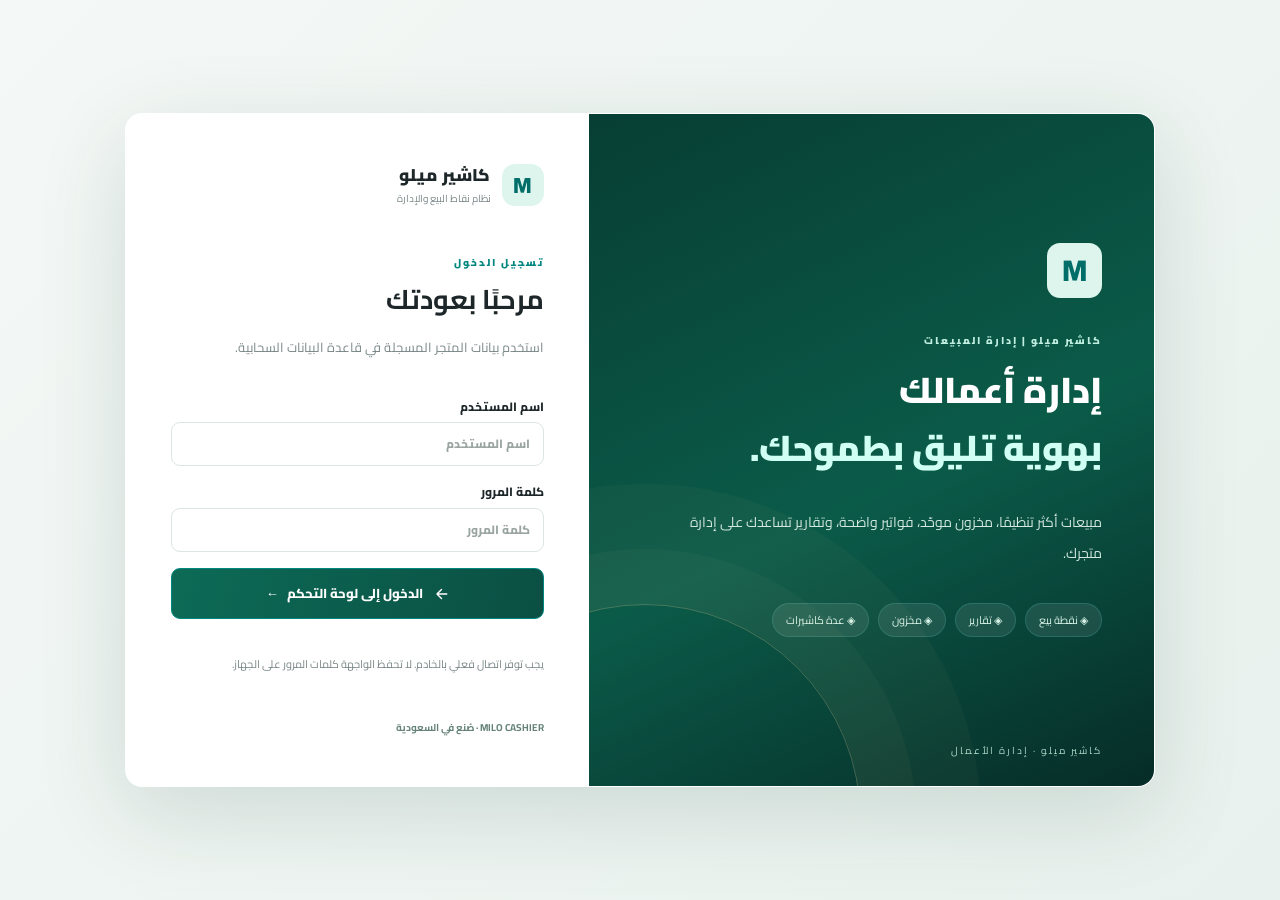
==== customers.html @ 9346929e "Add files via upload" ====
<!doctype html>
<html lang="ar" dir="rtl">
<head>
  <meta charset="utf-8">
  <meta name="viewport" content="width=device-width,initial-scale=1,maximum-scale=1,user-scalable=no,viewport-fit=cover">
  <meta name="theme-color" content="#00867f">
  <meta name="description" content="كاشير ميلو — منصة إدارة المبيعات والمخزون والفواتير باللغة العربية">
  <title>كاشير ميلو | العملاء</title>
  <link rel="preconnect" href="https://fonts.googleapis.com">
  <link rel="preconnect" href="https://fonts.gstatic.com" crossorigin>
  <link href="https://fonts.googleapis.com/css2?family=Cairo:wght@400;500;600;700;800;900&display=swap" rel="stylesheet">
  <link rel="manifest" href="manifest.webmanifest">
  <link rel="icon" href="icons/icon-192.png">
  <link rel="apple-touch-icon" href="icons/icon-192.png">
  <link rel="stylesheet" href="style.css">
  <script defer src="startup.js"></script>
  <script defer src="icons.js"></script>
  <script defer src="offline-sync.js"></script>
  <script defer src="milo-bridge.js?v=363"></script>
  <script defer src="app.js"></script>
  <script defer src="pwa.js"></script>
  <script defer src="direct-print.js?v=360"></script>
</head>
<body data-initial-page="customers">
<!-- Startup overlay: shown only during actual authentication and data loading. -->
<section id="miloLoginLoading" class="milo-login-loading hidden" aria-live="polite" aria-busy="true" aria-labelledby="miloLoadingTitle" role="status" dir="rtl">
  <div class="milo-loading-card">
    <div class="milo-loading-mark" aria-hidden="true"><span>M</span><i></i></div>
    <div class="milo-loading-kicker">MILO CASHIER</div>
    <h2 id="miloLoadingTitle">مرحبًا بك في ميلو</h2>
    <p id="miloLoadingStatus">جارٍ التحقق من بيانات الدخول...</p>
    <div class="milo-loading-progress" aria-hidden="true"><span></span></div>
    <div class="milo-loading-foot"><span class="milo-loading-dot"></span> تهيئة بيئة العمل بشكل آمن</div>
  </div>
  <div class="milo-loading-copyright">نظام MILO CASHIER · صناعة سعودية</div>
</section>
<section id="loginScreen" class="login-screen">
  <div class="login-layout">
    <div class="login-hero">
      <div class="brand-emblem large">M</div>
      <p class="eyebrow light-text">كاشير ميلو | إدارة المبيعات</p>
      <h1>إدارة أعمالك<br><span>بهوية تليق بطموحك.</span></h1>
      <p>مبيعات أكثر تنظيمًا، مخزون موحّد، فواتير واضحة، وتقارير تساعدك على إدارة متجرك.</p>
      <div class="hero-chips"><span>◈ نقطة بيع</span><span>◈ تقارير</span><span>◈ مخزون</span><span>◈ عدة كاشيرات</span></div>
      <div class="hero-foot">كاشير ميلو · إدارة الأعمال</div>
    </div>
    <div class="login-form-side">
      <div class="brand-inline"><span class="brand-emblem">M</span><div><strong>كاشير ميلو</strong><small>نظام نقاط البيع والإدارة</small></div></div>
      <p class="eyebrow">تسجيل الدخول</p>
      <h2>مرحبًا بعودتك</h2>
      <p class="muted">استخدم بيانات المتجر المسجلة في قاعدة البيانات السحابية.</p>
      <form id="loginForm" autocomplete="on">
        <label>اسم المستخدم<input id="loginUser" name="username" class="input" autocomplete="username" required placeholder="اسم المستخدم"></label>
        <label>كلمة المرور<input id="loginPass" name="password" class="input" type="password" autocomplete="current-password" required placeholder="كلمة المرور"></label>
        <button id="loginBtn" class="btn primary block" type="submit">الدخول إلى لوحة التحكم <span>←</span></button>
      </form>
      <div id="loginError" class="error-text" role="alert"></div>
      <p class="small-note">يجب توفر اتصال فعلي بالخادم. لا تحفظ الواجهة كلمات المرور على الجهاز.</p>
      <div class="login-bottom">MILO CASHIER · صُنع في السعودية</div>
    </div>
  </div>
</section>

<div id="app" class="app hidden">
  <header class="topbar">
    <div class="topbar-row">
      <div class="header-start"><button class="sidebar-toggle" id="sidebarToggle" type="button" aria-label="فتح أو إغلاق القائمة" aria-controls="mainNav" aria-expanded="true" title="فتح أو إغلاق القائمة"><span class="hamburger-icon" aria-hidden="true"><svg viewBox="0 0 24 24" fill="none" stroke="currentColor" stroke-width="2" stroke-linecap="round"><path d="M4 7h16M4 12h16M4 17h16"/></svg></span></button>
      <div class="brand-inline"><span class="brand-emblem">M</span><div><strong>كاشير ميلو</strong><small id="storeTitle">نظام نقاط البيع</small></div></div></div>
      <div class="header-tools"><button type="button" id="syncQueueButton" class="sync-queue-pill" data-action="view-sync-queue" title="مزامنة الفواتير المعلقة" aria-live="polite">بانتظار المزامنة: <b id="syncQueueCount">0</b></button><span class="connection" id="connection" aria-live="polite"><i></i> التحقق من الاتصال</span><button class="btn outline tiny" id="installAppButton" type="button" hidden>تثبيت التطبيق</button><div class="account-menu" id="accountMenu"><button type="button" class="account-trigger" id="accountTrigger" aria-haspopup="true" aria-expanded="false" aria-controls="accountDropdown"><span class="account-circle" aria-hidden="true"><svg viewBox="0 0 24 24" fill="none" stroke="currentColor" stroke-width="1.9" stroke-linecap="round"><circle cx="12" cy="8" r="4"/><path d="M4 21v-2a8 8 0 0 1 16 0v2"/></svg></span><span class="account-label"><strong id="userName">حساب المتجر</strong><small>الحساب والخيارات</small></span><span class="account-chevron" aria-hidden="true">⌄</span></button><div class="account-dropdown" id="accountDropdown" hidden><div class="account-dropdown-head"><b id="accountMenuOwner">حساب المتجر</b><small id="accountMenuStore">إدارة الحساب</small></div><button type="button" data-action="go-account">حسابي والاشتراك</button><button type="button" class="account-logout" data-action="logout">تسجيل الخروج</button></div></div></div>
    </div>
  </header>
  <div class="sidebar-scrim" id="sidebarScrim" hidden></div>
  <aside class="pos-sidebar" id="sidebar" aria-label="القائمة الجانبية">
    <div class="side-brand"><div class="side-brand-symbol">M</div><div class="sidebar-label"><b>كاشير ميلو</b><small>لوحة إدارة الأعمال</small></div></div>
    <div class="sidebar-scroll"><nav id="mainNav" class="side-menu" aria-label="القائمة الرئيسية"></nav></div>
    <div class="side-footer"><span class="side-footer-dot"></span><div class="sidebar-label"><b>نظام نقاط البيع</b><small>إدارة ومزامنة مركزية</small></div></div>
  </aside>
  <main class="workspace">
    <div class="page-header"><div><p class="eyebrow" id="pageEyebrow">كاشير ميلو</p><h1 id="pageTitle">نقطة البيع</h1><p class="muted" id="pageSub">نظام متكامل لإدارة عمليات المتجر.</p></div><div class="header-actions" id="headerActions"></div></div>
    <div id="content" class="page-content"></div>
  </main>
  <footer class="main-footer"><span>© كاشير ميلو — إدارة المتاجر باحترافية</span><span id="footerText">اتصال مركزي إلزامي لحفظ المبيعات · تطبيق قابل للتثبيت</span></footer>
</div>

<div class="backdrop hidden" id="modal" role="dialog" aria-modal="true" aria-labelledby="modalTitle">
  <div class="modal-panel"><div class="modal-head"><div><small>كاشير ميلو</small><h2 id="modalTitle"></h2></div><button class="icon-button" type="button" data-action="close-modal" aria-label="إغلاق"><svg viewBox="0 0 24 24" fill="none" stroke="currentColor" stroke-width="2" stroke-linecap="round"><path d="M18 6 6 18M6 6l12 12"/></svg></button></div><div id="modalContent" class="modal-content"></div><div id="modalActions" class="modal-actions"></div></div>
</div>
<div class="toast hidden" id="toast" role="status" aria-live="polite"></div>
<div id="receipt" class="print-receipt" aria-hidden="true"></div>
<section id="accountBlockedScreen" class="account-blocked-screen hidden" role="alertdialog" aria-modal="true" aria-labelledby="accountBlockedTitle" dir="rtl">
  <div class="account-blocked-card"><div class="account-blocked-mark" aria-hidden="true">!</div>
    <p class="account-blocked-brand">MILO CASHIER</p>
    <h1 id="accountBlockedTitle">تم إيقاف الحساب</h1>
    <p id="accountBlockedReason">تم إغلاق الحساب أو إيقاف اشتراك المتجر. يرجى التواصل مع إدارة النظام.</p>
    <p class="account-blocked-hint">تم إيقاف استخدام الكاشير على هذا الجهاز. لم تُحذف البيانات المحلية.</p>
    <button type="button" class="btn primary" onclick="location.reload()">إعادة التحقق</button>
  </div>
</section>
</body>
</html>
---- style.css ----
:root{--navy:#102a31;--navy-2:#163b42;--navy-3:#1b4b52;--emerald:#116953;--emerald-2:#0d5442;--mint:#dff1e8;--pistachio:#edf7f1;--sky:#ecf5f9;--paper:#f4f7f6;--card:#fffdfa;--line:#dde8e3;--ink:#182d31;--muted:#718582;--warning:#fff4df;--danger:#b94043;--shadow:0 18px 48px rgba(16,45,47,.08);--radius:18px;--radius-sm:12px}
*{box-sizing:border-box}html{scroll-behavior:smooth}body{margin:0;background:linear-gradient(180deg,#fbfcfc 0%,#f2f6f4 100%);color:var(--ink);font-family:Cairo,Tahoma,Arial,sans-serif;font-size:13px;line-height:1.65}button,input,textarea,select{font:inherit}button{cursor:pointer}button:disabled{opacity:.56;cursor:not-allowed}a{color:var(--emerald)}img{display:block;max-width:100%}.hidden{display:none!important}.muted{color:var(--muted)}.eyebrow{font-size:10px;letter-spacing:2px;font-weight:900;color:var(--emerald);margin:0 0 5px}.light-text{color:#c0eee1}.small-note{font-size:11px;color:var(--muted);line-height:1.95}

/* login */
.login-screen{min-height:100dvh;display:grid;place-items:center;padding:25px;background:radial-gradient(circle at 10% 10%,#d9eae4,transparent 35%),linear-gradient(125deg,#eef4f1,#f9fbfa)}.login-layout{width:min(1030px,100%);min-height:630px;background:white;display:grid;grid-template-columns:1.1fr .9fr;overflow:hidden;border-radius:28px;box-shadow:0 35px 100px rgba(14,48,41,.17);border:1px solid #d9e6df}.login-hero{color:white;background:linear-gradient(138deg,var(--navy) 0%,var(--navy-2) 58%,var(--emerald) 100%);padding:64px 52px;position:relative;display:flex;flex-direction:column;justify-content:center;overflow:hidden}.login-hero:after{content:'';position:absolute;left:-110px;bottom:-155px;width:400px;height:400px;border:1px solid #9de0c333;border-radius:50%;box-shadow:0 0 0 60px #9de0c30b,0 0 0 125px #9de0c309;pointer-events:none}.login-hero h1{font-size:36px;line-height:1.6;margin:8px 0 16px;font-weight:900}.login-hero h1 span{color:#b6ebcf}.login-hero>p:not(.eyebrow){color:#d1e8df;font-size:14px;line-height:2.2;max-width:430px}.hero-chips{display:flex;gap:9px;flex-wrap:wrap;margin:20px 0}.hero-chips span{padding:7px 13px;background:#e4f8ef16;border:1px solid #b5e6d737;border-radius:30px;color:#d8f4e8;font-size:11px}.hero-foot{position:absolute;bottom:27px;color:#aed7ca;font-size:10px;letter-spacing:2px;direction:ltr}.login-form-side{padding:50px 45px;display:flex;flex-direction:column;justify-content:center}.brand-inline{display:flex;align-items:center;gap:11px}.brand-inline>div{display:flex;flex-direction:column;line-height:1.3}.brand-inline strong{font-weight:900;font-size:17px;letter-spacing:.2px}.brand-inline small{font-size:10px;color:var(--muted);margin-top:6px}.brand-emblem{display:grid;place-items:center;width:42px;height:42px;border-radius:13px;background:linear-gradient(145deg,#d1efe1,#95c9b5);color:#144b42;font-size:22px;font-weight:900;box-shadow:0 5px 18px #153f2e1e}.brand-emblem.large{width:55px;height:55px;font-size:30px;margin-bottom:35px;color:#d5f4e6;background:#d5f4e628;border:1px solid #d5f4e655}.login-form-side>.eyebrow{margin-top:49px}.login-form-side h2{font-size:27px;line-height:1.4;margin:5px 0}.login-form-side form{display:grid;gap:16px;margin:25px 0 6px}.login-form-side form label,.form label{display:flex;flex-direction:column;gap:6px;font-size:12px;font-weight:800}.login-bottom{margin-top:33px;font-size:10px;color:#9caeaa}.error-text{font-size:12px;color:var(--danger);min-height:18px}
.input,textarea,select{width:100%;padding:11px 13px;background:white;border:1px solid #d6e3dc;border-radius:12px;color:var(--ink);outline:0;min-height:44px}textarea{resize:vertical;min-height:85px}.input:focus,textarea:focus,select:focus{border-color:#65aa93;box-shadow:0 0 0 3px #11695316}.input::placeholder{color:#a0ada8}
.btn{border:1px solid transparent;border-radius:12px;padding:10px 16px;font-weight:900;white-space:nowrap;display:inline-flex;align-items:center;justify-content:center;gap:8px;transition:.16s;color:inherit;background:#eff4f1}.btn:hover:not(:disabled){transform:translateY(-1px);filter:brightness(.985)}.btn.primary{background:linear-gradient(110deg,var(--emerald-2),#1a8269);color:white;box-shadow:0 8px 18px #0c5e4927}.btn.secondary{background:#e4f2ec;color:var(--emerald);border-color:#c9e6d8}.btn.outline{background:white;border-color:#d8e5df;color:var(--ink)}.btn.danger{background:#fff0ee;color:var(--danger);border-color:#f1d8d5}.btn.block{width:100%;min-height:51px}.btn.tiny{padding:6px 11px;font-size:11px}.btn.small{padding:8px 13px;font-size:11px}.icon-button{display:grid;place-items:center;width:37px;height:37px;border:1px solid var(--line);background:white;border-radius:10px;font-size:23px;color:var(--ink)}

/* app shell */
.topbar{position:sticky;top:0;z-index:20;padding:10px 14px 0;background:linear-gradient(180deg,rgba(244,247,246,.96),rgba(244,247,246,.88));backdrop-filter:blur(8px)}.topbar-row{display:flex;justify-content:space-between;align-items:center;gap:15px;padding:14px 18px;border:1px solid #dbe7e2;border-bottom:0;background:linear-gradient(110deg,var(--navy) 0%,var(--navy-2) 66%,var(--navy-3) 100%);box-shadow:0 10px 30px rgba(16,42,49,.12);border-radius:24px 24px 0 0}.topbar .brand-inline strong{color:#fff}.topbar .brand-inline small{color:#cad9d6}.topbar .brand-emblem{background:linear-gradient(145deg,#d9eee8,#9dc6bc);color:#0f3439;box-shadow:0 5px 16px #061d1b36}.header-tools{display:flex;align-items:center;gap:11px;flex-wrap:wrap}.connection{display:inline-flex;gap:8px;align-items:center;background:#e9f5ee;color:#116953;font-size:10px;border-radius:40px;padding:8px 12px;font-weight:900;white-space:nowrap}.connection i{width:7px;height:7px;border-radius:50%;background:#27a66f}.connection.offline{background:#fff2e2;color:#ae6e22}.connection.offline i{background:#e79c43}.user-avatar{border:1px solid #ffffff24;border-radius:40px;background:#ffffff12;padding:8px 12px;color:#eff7f6;font-size:11px;font-weight:900}.topbar .btn.outline{background:#ffffff10;border-color:#ffffff33;color:#fff}.topnav{display:flex;gap:6px;align-items:center;padding:10px 14px 12px;overflow-x:auto;scrollbar-width:thin;background:#fff;border:1px solid #dbe7e2;border-top:0;border-radius:0 0 24px 24px;box-shadow:0 14px 34px rgba(16,42,49,.06);white-space:nowrap}.topnav button{border:1px solid transparent;border-radius:999px;background:transparent;color:#60756f;font-weight:900;font-size:11px;padding:10px 14px;white-space:nowrap}.topnav button:hover{color:var(--emerald);background:#f1f8f4;border-color:#dcebe5}.topnav button.active{color:#fff;border-color:var(--emerald);background:linear-gradient(135deg,var(--emerald-2),var(--emerald));box-shadow:0 8px 18px rgba(17,105,83,.2)}
.workspace{max-width:1720px;margin:auto;min-height:calc(100vh - 206px);padding:22px 14px 36px}.page-header{display:flex;justify-content:space-between;align-items:flex-end;gap:16px;margin:0 0 18px;padding:20px 22px;border:1px solid #dfe9e5;background:linear-gradient(145deg,#fffdfa,#f7fbf9);border-radius:22px;box-shadow:var(--shadow)}.page-header h1{font-size:26px;line-height:1.35;margin:0 0 5px;font-weight:900;color:#113138}.page-header .muted{margin:0;font-size:12px}.header-actions{display:flex;gap:8px;align-items:center;flex-wrap:wrap;justify-content:flex-end}.header-actions .btn{padding-inline:14px;border-radius:999px;box-shadow:0 6px 14px rgba(16,42,49,.04)}.main-footer{display:flex;justify-content:space-between;gap:15px;padding:18px 18px 22px;font-size:10px;color:#859994;border-top:1px solid #e5edeb}

/* generic cards */
.card,.panel{background:var(--card);border:1px solid var(--line);border-radius:var(--radius);box-shadow:var(--shadow);padding:18px}.card h2,.panel h2{margin:0 0 14px;font-size:16px}.panel.soft{background:linear-gradient(140deg,#fafffc,#f2f8f5)}.toolbar{display:flex;gap:9px;align-items:center;flex-wrap:wrap;margin-bottom:15px}.toolbar .input{max-width:280px}.toolbar .right{margin-inline-start:auto}

/* sale screen */
.sale-page{min-height:0}.split{display:grid;grid-template-columns:minmax(0,1fr) 430px;gap:18px;align-items:stretch}.sale-products,.sale-cart{min-width:0;display:flex;flex-direction:column;min-height:0}.sale-products{padding:16px 16px 14px}.sale-cart{padding:16px;gap:12px;position:relative;background:linear-gradient(180deg,#fffdfa,#fbfefd)}.sale-cart:before{content:'';position:absolute;inset:0 auto 0 0;width:4px;background:linear-gradient(180deg,var(--emerald),#9cc7b6);border-radius:18px 0 0 18px}.sale-toolbar{display:flex;align-items:center;gap:10px;flex-wrap:wrap;margin-bottom:13px;padding:12px;border:1px solid #e5eeea;border-radius:15px;background:linear-gradient(135deg,#f8fbfa,#f2f7f5)}.search-area{position:relative;flex:1 1 300px}.search-area .input{padding-right:39px;background:#fff}.search-area:before{content:'⌕';position:absolute;right:13px;top:5px;color:var(--emerald);font-size:26px}.category-strip{display:flex;gap:7px;overflow-x:auto;white-space:nowrap;padding:6px 1px 12px}.chip{background:white;color:#577168;border:1px solid #dbe8e0;border-radius:35px;font-weight:800;padding:8px 13px;white-space:nowrap;font-size:11px}.chip.active{background:var(--emerald);color:white;border-color:var(--emerald);box-shadow:0 6px 14px rgba(17,105,83,.18)}.catalog{display:grid;grid-template-columns:repeat(auto-fill,minmax(160px,1fr));gap:12px;align-content:start;flex:1;min-height:280px;overflow:auto;padding:3px}.catalog-card{border:1px solid #deebe5;background:#fff;border-radius:16px;overflow:hidden;text-align:right;min-height:210px;display:flex;flex-direction:column;transition:.15s;box-shadow:0 6px 16px rgba(16,42,49,.04)}.catalog-card:hover{border-color:#95bfae;box-shadow:0 12px 26px rgba(14,105,81,.12);transform:translateY(-2px)}.catalog-img{height:108px;background:linear-gradient(120deg,#ecf7f1,#eaf4f6);display:flex;align-items:center;justify-content:center;overflow:hidden}.catalog-img img{width:100%;height:100%;object-fit:cover}.catalog-img .placeholder{font-size:38px;color:#7eb3a1}.catalog-card .body{padding:12px;display:flex;flex:1;flex-direction:column;gap:4px}.catalog-card .body b{font-size:12px;line-height:1.55;min-height:40px}.catalog-card .body small{color:#8a9d95;font-size:10px}.catalog-card .amount{display:flex;align-items:flex-end;justify-content:space-between;margin-top:auto;padding-top:9px;color:var(--emerald);font-weight:900;font-size:14px}.catalog-card .amount span{font-size:9px;color:#9baaa4;font-weight:700}.catalog-card:disabled{filter:grayscale(.38);opacity:.8}
.cart-title{display:flex;align-items:center;justify-content:space-between;gap:12px;padding:0 0 6px;margin-bottom:2px}.cart-title h2{margin:0;font-size:18px}.count-pill{border-radius:20px;background:#eef7f1;color:#17634f;font-weight:900;padding:5px 11px;font-size:10px}.cart-lines{flex:1;min-height:280px;overflow:auto;border:1px solid #e9efea;border-radius:14px;background:#fff}.cart-line{display:flex;flex-direction:column;gap:7px;padding:12px 12px;border-bottom:1px solid #eaf0ec}.cart-line:last-child{border:0}.cart-line-header{display:flex;justify-content:space-between;align-items:flex-start;gap:9px}.cart-line-header b{font-size:12px}.cart-line-header strong{color:var(--emerald)}.cart-line small{font-size:10px;color:var(--muted)}.cart-controls{display:flex;align-items:center;justify-content:space-between;gap:8px}.counter{display:inline-flex;align-items:center;border:1px solid #dce9e2;border-radius:10px;overflow:hidden;background:#fff}.counter button{border:0;background:#f6faf7;color:var(--emerald);padding:4px 11px;font-size:15px}.counter strong{padding:0 11px;font-size:11px}.icon-text{border:0;color:#ad514f;background:transparent;font-weight:800;padding:4px;font-size:11px}.total-box{background:linear-gradient(125deg,#f6fbf8,#eef7f3);padding:14px;border-radius:14px;border:1px solid #e1ede7}.total-row{display:flex;align-items:center;justify-content:space-between;margin-bottom:8px;font-size:12px}.total-row:last-child{margin:0}.total-row.grand{border-top:1px solid #d7e9df;margin-top:10px;padding-top:12px;font-weight:900;font-size:20px;color:var(--emerald)}.cart-checkout{display:grid;grid-template-columns:1fr 1fr;gap:8px}.cart-checkout .full{grid-column:1/-1}.empty{text-align:center;color:#899d95;padding:45px 16px}.empty b{display:block;color:#567368;font-size:14px;margin-bottom:5px}

/* rest pages */
.section-tabs{display:flex;gap:7px;margin-bottom:15px}.metrics{display:grid;grid-template-columns:repeat(4,minmax(0,1fr));gap:12px;margin-bottom:16px}.metric{padding:19px;border:1px solid #e2ebe6;background:#fff;border-radius:15px;box-shadow:var(--shadow)}.metric span{display:block;font-size:11px;color:#7e908a}.metric b{display:block;color:var(--emerald);font-size:23px;font-weight:900;margin-top:8px}.data-table{width:100%;border-collapse:collapse;min-width:650px}.data-table th,.data-table td{border-bottom:1px solid #ebf1ed;text-align:right;vertical-align:middle;padding:11px 10px;font-size:11px}.data-table th{color:#61786e;background:#f4faf6;font-weight:900}.data-table tr:hover td{background:#fcfefd}.data-table td .btn{margin:2px}.table-scroll{overflow:auto;border-radius:10px}.cell-image{width:39px;height:39px;object-fit:cover;border-radius:8px;background:#ebf4ef}.tag{display:inline-flex;align-items:center;gap:3px;font-weight:800;padding:4px 9px;border-radius:30px;font-size:10px;background:#e8f6ed;color:#167451}.tag.red{color:#ba4241;background:#fff0f0}.tag.amber{color:#916210;background:#fff4df}.stack{display:grid;gap:15px}.form{display:grid;grid-template-columns:repeat(2,minmax(0,1fr));gap:13px}.form .wide,.wide{grid-column:1/-1}.form input[type=checkbox]{width:auto;margin-left:7px}.form-help{font-size:11px;line-height:1.9;color:#7a9186}.form-section{grid-column:1/-1;border-top:1px solid #e4efe7;padding-top:12px;margin-top:6px}.form-section h3{margin:0 0 7px;font-size:15px}.option-row{display:grid;grid-template-columns:1fr 115px auto;gap:7px;align-items:center;margin-bottom:8px}.setting-grid{display:grid;grid-template-columns:repeat(auto-fit,minmax(240px,1fr));gap:13px}.setting-tile{border:1px solid #e0ebe5;border-radius:15px;background:white;padding:18px}.setting-tile h3{font-size:15px;margin:0 0 5px}.setting-tile p{font-size:11px;color:var(--muted);min-height:45px}.notice{background:var(--warning);border:1px solid #f0ddbb;padding:12px 14px;border-radius:12px;color:#805c1e;font-size:11px;line-height:1.9}.notice.good{background:#e9f7ef;border-color:#c8ebd4;color:#216448}.notice.danger{background:#fff0ef;border-color:#efcfcb;color:#9a4240}.chart-bars{height:200px;display:flex;align-items:end;gap:8px;overflow-x:auto;padding:10px 0 23px;border-bottom:1px solid var(--line)}.chart-col{min-width:35px;flex:1;display:flex;flex-direction:column;align-items:center;justify-content:end;height:100%}.chart-bar{width:min(40px,75%);background:linear-gradient(0deg,var(--emerald),#7ebca6);height:var(--bar-h);border-radius:7px 7px 1px 1px;min-height:3px}.chart-col small{font-size:9px;white-space:nowrap;color:#7a9388}.columns2{display:grid;grid-template-columns:1.3fr .7fr;gap:14px}.payment-methods{display:grid;grid-template-columns:repeat(3,1fr);gap:8px;margin-bottom:15px}.paymethod{padding:13px;border:1px solid #d6e7dd;border-radius:12px;background:white;font-weight:900;color:#42695b}.paymethod.selected{background:#eaf6ef;color:var(--emerald);border-color:var(--emerald)}

/* modal */
.print-receipt{display:none}.backdrop{position:fixed;inset:0;z-index:30;background:#102b30a8;backdrop-filter:blur(4px);display:grid;place-items:center;padding:18px}.modal-panel{width:min(700px,100%);max-height:calc(100dvh - 35px);overflow:hidden;background:white;border-radius:22px;box-shadow:0 28px 70px #071b1c52;display:flex;flex-direction:column}.modal-head{display:flex;justify-content:space-between;align-items:flex-start;gap:10px;border-bottom:1px solid #e3ebe7;padding:17px 22px}.modal-head small{font-size:9px;color:var(--emerald);font-weight:900;letter-spacing:1px}.modal-head h2{font-size:18px;margin:1px 0 0}.modal-content{padding:21px 23px;overflow-y:auto}.modal-actions{padding:13px 22px;display:flex;justify-content:flex-end;gap:9px;border-top:1px solid #e3ebe7}.toast{position:fixed;bottom:24px;left:20px;z-index:99;background:#153c38;color:white;border-radius:12px;padding:12px 19px;box-shadow:0 15px 40px #16332d52;max-width:min(450px,calc(100vw - 35px));font-size:12px}.toast.error{background:#8b3434}

/* receipt */
.receipt-inner{color:#000;background:#fff;font:11px/1.45 Tahoma,Arial,sans-serif;text-align:right;padding:1mm 0}.receipt-head{text-align:center;padding-bottom:8px}.receipt-brand{font-size:10px;letter-spacing:1.8px;color:#555;margin-bottom:4px}.receipt-inner h2{font-size:18px;margin:0 0 2px;text-align:center}.receipt-sub{font-size:10px;color:#333;margin:2px 0;text-align:center}.receipt-badge{display:inline-block;margin-top:6px;padding:4px 8px;border:1px solid #999;border-radius:999px;font-size:10px;font-weight:bold}.receipt-box{border:1px solid #000;padding:6px 7px;border-radius:3px;margin:8px 0}.receipt-grid{display:grid;grid-template-columns:1fr 1fr;gap:3px 12px;font-size:10px}.receipt-grid div{display:flex;justify-content:space-between;gap:10px}.receipt-grid strong,.receipt-grid b{font-size:10px}.receipt-rule{border-top:1px dashed #777;margin:8px 0}.receipt-items{width:100%;border-collapse:collapse}.receipt-items th,.receipt-items td{border-bottom:1px dashed #b0b0b0;padding:4px 0;text-align:right;vertical-align:top;font-size:10px}.receipt-items th:nth-child(2),.receipt-items td:nth-child(2),.receipt-items th:nth-child(3),.receipt-items td:nth-child(3),.receipt-items th:nth-child(4),.receipt-items td:nth-child(4){text-align:center}.receipt-items th:last-child,.receipt-items td:last-child{text-align:left}.receipt-items th{font-size:9px;color:#333}.item-main{font-weight:bold}.item-note{display:block;font-size:9px;color:#444;margin-top:2px}.receipt-summary .rline{display:flex;align-items:center;justify-content:space-between;gap:10px;margin:4px 0}.receipt-summary .receipt-strong{font-weight:900;font-size:15px;padding:7px 0;border-top:1px solid #000;border-bottom:1px solid #000;margin-top:5px}.receipt-footer{margin-top:10px;border-top:1px dashed #aaa;padding-top:8px;white-space:pre-wrap;text-align:center;font-size:10px}.receipt-note{font-size:10px;white-space:pre-wrap;text-align:center}.qr-area{text-align:center;margin:10px auto 4px}.qr-caption{text-align:center;font-size:9px;color:#333}.tiny{text-align:center;font-size:9px;color:#555;margin-top:5px}

/* responsiveness & fixed sale viewport */
@media(min-width:1000px){body:has(.sale-page) .workspace{max-width:1760px}body:has(.sale-page) .page-content{min-height:calc(100dvh - 245px)}body:has(.sale-page) .sale-page{height:calc(100dvh - 245px)}.sale-page .split{height:100%}.sale-page .split .card{height:100%;min-height:0}.sale-page .sale-products,.sale-page .sale-cart{overflow:hidden}.sale-page .sale-cart{position:sticky;top:136px;align-self:start}.sale-page .catalog,.sale-page .cart-lines{scrollbar-gutter:stable}}
@media(max-width:1100px){.split{grid-template-columns:1fr}.catalog{max-height:430px}.sale-cart{position:static}.cart-lines{max-height:300px!important}.metrics{grid-template-columns:repeat(2,1fr)}.columns2{grid-template-columns:1fr}.page-header{align-items:flex-start;flex-wrap:wrap}}
@media(max-width:750px){.login-screen{padding:10px}.login-layout{min-height:initial;grid-template-columns:1fr}.login-hero{padding:22px 26px}.login-hero h1{font-size:22px;margin:0}.login-hero>p:not(.eyebrow),.hero-chips,.hero-foot,.login-hero>.eyebrow{display:none}.brand-emblem.large{margin:0 0 8px;width:39px;height:39px;font-size:23px}.login-form-side{padding:25px}.login-form-side>.eyebrow{margin-top:25px}.topbar{padding:6px 8px 0}.topbar-row{padding:10px 12px;border-radius:18px 18px 0 0}.topnav{padding:8px 8px 10px;border-radius:0 0 18px 18px}.topbar .brand-inline strong{font-size:13px}.topbar .brand-inline small{font-size:9px}.user-avatar{display:none}.header-tools{gap:5px}.topnav button{padding:9px 11px;font-size:11px}.workspace{padding:15px 10px}.page-header{padding:15px 14px}.page-header h1{font-size:21px}.catalog{grid-template-columns:repeat(2,minmax(0,1fr));max-height:none}.metrics{grid-template-columns:repeat(2,minmax(0,1fr))}.metric{padding:13px}.metric b{font-size:16px}.card,.panel{padding:13px}.form{grid-template-columns:1fr}.form .wide,.wide{grid-column:1}.setting-grid{grid-template-columns:1fr}.main-footer{flex-direction:column;text-align:center}.option-row{grid-template-columns:1fr 75px auto}.modal-panel{max-height:calc(100dvh - 15px)}.modal-content{padding:14px}.modal-head{padding:14px}.payment-methods{grid-template-columns:1fr}.header-actions{width:100%;justify-content:flex-start}}
@media print{@page{margin:0;size:auto}html,body{padding:0!important;margin:0!important;background:#fff!important}body>.login-screen,body>.app,body>.backdrop,body>.toast{display:none!important}#receipt.print-receipt{display:block!important;position:static!important;margin:0 auto!important;padding:3mm 3mm 4mm!important;max-width:none!important;min-height:0!important;break-after:avoid;width:var(--receipt-width,80mm)!important}#receipt .receipt-inner{width:100%;font-size:11px;line-height:1.35}#receipt table tr,#receipt svg{break-inside:avoid;page-break-inside:avoid}#receipt .receipt-footer,#receipt .receipt-box,#receipt .receipt-summary{break-inside:avoid}}

/* MILO PWA — professional header and fixed sale workspace */
.topbar{position:sticky;top:0;z-index:12;background:rgba(247,250,248,.97);backdrop-filter:blur(16px)}
.topnav{display:flex;align-items:center;gap:5px;overflow-x:auto;scrollbar-width:thin}
.topnav button{white-space:nowrap;flex-shrink:0}
.topnav .nav-extra{opacity:.82}
#installAppButton[hidden]{display:none!important}
@media(min-width:1120px){body:has(.sale-page) .workspace{height:calc(100dvh - 172px);min-height:0;display:flex;flex-direction:column;padding-top:9px;padding-bottom:7px}body:has(.sale-page) .page-header{flex:0 0 auto;margin-bottom:7px;padding-block:8px}body:has(.sale-page) .page-content{min-height:0;flex:1;display:flex;flex-direction:column}body:has(.sale-page) .sale-page{height:100%;min-height:0;flex:1}body:has(.sale-page) .sale-page .split{height:100%;min-height:0}body:has(.sale-page) .sale-cart{top:auto}body:has(.sale-page) .main-footer{display:none}}
@media print{@page{margin:0;size:auto}#receipt.print-receipt{max-height:none!important;height:auto!important;overflow:visible!important;padding:1mm 2mm 2mm!important;break-inside:auto!important}#receipt .receipt-inner{break-inside:auto}#receipt .receipt-items{break-inside:auto}#receipt .receipt-footer{break-inside:avoid}#receipt .qr-area{break-inside:avoid}}


/* =========================================================
   MILO PREMIUM / PROFESSIONAL COLLAPSIBLE RIGHT NAVIGATION
   Appearance inspired by mainstream Arabic retail dashboards;
   independently designed, not a copy of another brand.
   ========================================================= */
:root{--sidebar-wide:248px;--sidebar-narrow:72px;--topbar-height:73px;--paper:#f3f6fa;--card:#fff;--line:#e0e8ee;--ink:#203341;--navy:#122b3c;--emerald:#087d64;--emerald-2:#07654f;--shadow:0 6px 22px rgba(18,43,60,.045)}
body{background:#f3f6fa;color:var(--ink);font-size:13px}
.app{min-height:100dvh}
.topbar{height:var(--topbar-height);padding:0;position:sticky;top:0;z-index:40;background:#fff;border-bottom:1px solid #e2e9ef;box-shadow:0 2px 15px rgba(23,50,73,.035);backdrop-filter:none}
.topbar-row{height:100%;padding:0 24px;box-shadow:none;background:#fff;border:0;border-radius:0}
.topbar .brand-inline strong{color:var(--navy);font-size:17px;letter-spacing:.06em}
.topbar .brand-inline small{color:#7b8d96}
.topbar .brand-emblem{background:#e4f4ed;color:#08765b;box-shadow:none;border:1px solid #cde9dc}
.topbar .btn.outline{background:#f7fafb;border:1px solid #e2e9ed;color:#344d59}
.header-start{display:flex;align-items:center;gap:16px;min-width:0}
.header-tools{gap:9px}
.connection{background:#edf8f2;color:#127356;padding:8px 12px}
.user-avatar{background:#eef3f6;color:#405866;border-color:#dce5eb}
.sidebar-toggle{border:1px solid #dce6ec;background:#f8fafb;color:#203a48;display:grid;place-items:center;width:42px;height:42px;flex:0 0 42px;border-radius:12px;font-size:20px;line-height:1;transition:.2s}
.sidebar-toggle:hover{background:#eaf5f0;color:#086e56;border-color:#b7d9cb}
.pos-sidebar{position:fixed;right:0;top:var(--topbar-height);bottom:0;width:var(--sidebar-wide);z-index:35;display:flex;flex-direction:column;background:#112d3b;color:#d9e8ec;border-left:1px solid #234352;box-shadow:-5px 0 24px rgba(15,32,45,.075);transition:width .22s ease,transform .22s ease;overflow:hidden}
.side-brand{min-height:86px;padding:17px 19px;display:flex;align-items:center;gap:12px;border-bottom:1px solid #ffffff19}
.side-brand-symbol{width:42px;height:42px;flex:0 0 42px;border-radius:12px;background:linear-gradient(140deg,#31aa85,#117255);color:#fff;display:grid;place-items:center;font-size:22px;font-weight:900}
.side-brand b{font-size:14px;white-space:nowrap;letter-spacing:.05em}.side-brand small{display:block;font-size:10px;color:#9cb5bd;white-space:nowrap}
.sidebar-scroll{min-height:0;overflow:auto;overflow-x:hidden;scrollbar-width:thin;scrollbar-color:#42606e transparent;padding:12px 10px}
.side-menu{display:flex;flex-direction:column;gap:3px}
.side-group-label{font-size:10px;font-weight:800;color:#7899a8;padding:16px 14px 7px;white-space:nowrap}
.side-link{width:100%;border:1px solid transparent;background:transparent;color:#bbd0d8;display:flex;align-items:center;gap:12px;padding:11px 14px;border-radius:11px;min-height:45px;text-align:right;font-size:12px;font-weight:800;white-space:nowrap;transition:background .14s ease,color .14s ease}
.side-link:hover{background:#ffffff12;color:#fff}
.side-link.active{color:#fff;border-color:#289b7860;background:linear-gradient(95deg,#138268 0%,#18715f 100%);box-shadow:0 6px 15px #071d2540}
.side-icon{font-size:20px;line-height:1;display:grid;place-items:center;width:25px;flex:0 0 25px;font-weight:500}
.side-footer{min-height:70px;display:flex;gap:12px;align-items:center;padding:13px 20px;border-top:1px solid #ffffff17;color:#dce8e9}
.side-footer b{font-size:11px}.side-footer small{font-size:9px;color:#95acb5;display:block}
.side-footer-dot{height:12px;width:12px;border-radius:50%;background:#37b584;box-shadow:0 0 0 5px #37b58420;flex:0 0 12px}
.workspace{margin:0 var(--sidebar-wide) 0 0;max-width:none;padding:24px 25px 24px;min-height:calc(100dvh - var(--topbar-height));transition:margin-right .22s ease}
.main-footer{margin-right:var(--sidebar-wide);transition:margin-right .22s ease}
.sidebar-collapsed .pos-sidebar{width:var(--sidebar-narrow)}
.sidebar-collapsed .workspace,.sidebar-collapsed .main-footer{margin-right:var(--sidebar-narrow)}
.sidebar-collapsed .sidebar-label{display:none}
.sidebar-collapsed .side-brand{padding-inline:15px}
.sidebar-collapsed .side-link{justify-content:center;padding:11px 8px}
.sidebar-collapsed .sidebar-scroll{padding:10px 7px}
.sidebar-collapsed .side-footer{justify-content:center}
.page-header{margin:0 0 15px;background:transparent;border:0;box-shadow:none;padding:7px 2px 8px;border-radius:0}
.page-header h1{font-size:24px;color:#182f3c}
.page-header .eyebrow{font-size:9px;letter-spacing:.08em;color:#7c9693}
.card,.panel,.metric,.setting-tile{background:#fff;border:1px solid #e0e8ed;box-shadow:var(--shadow);border-radius:15px}
.btn.primary{background:#0b8064;box-shadow:0 6px 16px #087d6422}
.btn.secondary{background:#e8f6ef;color:#08745a;border-color:#cae9d9}
.btn.outline{background:#fff;border-color:#dce6e9}
.sale-page .split{grid-template-columns:minmax(0,1fr) minmax(345px,380px);gap:13px}
.sale-products,.sale-cart{border-radius:16px;padding:14px}
.sale-cart:before{display:none}
.sale-toolbar{padding:8px;margin-bottom:9px;background:#f8fbfc;border-color:#e4ebed}
.catalog{grid-template-columns:repeat(auto-fill,minmax(145px,1fr));gap:10px}
.catalog-card{min-height:183px;border-radius:12px;box-shadow:none}
.catalog-img{height:94px}.catalog-card .body{padding:10px}.catalog-card .body b{min-height:34px}
.cart-checkout .btn.primary{min-height:46px}
@media(min-width:1101px){
 body:has(.sale-page) .workspace{height:calc(100dvh - var(--topbar-height));min-height:0;padding-top:9px;padding-bottom:9px;display:flex;flex-direction:column;overflow:hidden}
 body:has(.sale-page) .page-header{flex:0 0 auto;padding:3px 2px 6px;margin-bottom:7px}
 body:has(.sale-page) .page-header h1{font-size:19px}
 body:has(.sale-page) .page-header p{font-size:10px}
 body:has(.sale-page) .page-content{min-height:0;flex:1;display:flex;flex-direction:column}
 body:has(.sale-page) .sale-page{height:100%;flex:1;min-height:0}
 body:has(.sale-page) .split{height:100%;min-height:0;grid-template-columns:minmax(0,1fr) minmax(325px,365px)}
 body:has(.sale-page) .split>.card{height:100%;min-height:0;overflow:hidden}
 body:has(.sale-page) .catalog{min-height:0;overflow-y:auto}
 body:has(.sale-page) .cart-lines{min-height:30px;overflow-y:auto;flex:1}
 body:has(.sale-page) .main-footer{display:none}
}
.sidebar-scrim[hidden]{display:none!important}
@media(max-width:1100px){.sale-page .split{grid-template-columns:minmax(0,1fr)}.sale-page .catalog{max-height:480px}}
@media(max-width:900px){
 .topbar-row{padding:0 13px}.pos-sidebar{top:var(--topbar-height);width:min(286px,85vw);transform:translateX(110%);z-index:51}
 .mobile-menu-open .pos-sidebar{transform:translateX(0)}
 .sidebar-collapsed .pos-sidebar{width:min(286px,85vw)}
 .sidebar-collapsed .sidebar-label{display:block}.sidebar-collapsed .side-link{justify-content:flex-start;padding:11px 14px}
 .workspace,.sidebar-collapsed .workspace{margin-right:0;padding:17px 11px}
 .main-footer,.sidebar-collapsed .main-footer{margin-right:0}
 .sidebar-scrim:not([hidden]){position:fixed;inset:var(--topbar-height) 0 0 0;background:#071c2e8c;z-index:50;display:block}
 .header-tools .user-avatar{display:none}.header-tools .btn.outline{padding-inline:8px}
 .page-header{padding:4px 2px 8px}
}
@media(max-width:560px){.topbar .brand-inline small{display:none}.topbar .brand-inline strong{font-size:13px}.header-start{gap:7px}.sidebar-toggle{width:37px;height:37px;flex-basis:37px}.header-tools{gap:4px}.connection{font-size:0;padding:8px}.connection i{width:9px;height:9px}.catalog{grid-template-columns:repeat(2,minmax(0,1fr))}}
@media print{.pos-sidebar,.sidebar-scrim,.topbar,.workspace,.main-footer{display:none!important}#receipt.print-receipt{display:block!important}}


/* ============================================================
   MILO CASHIER | WHITE + SKY EXECUTIVE EDITION
   Separate, high-contrast navigation items. RTL-safe; preserve
   existing collapse, mobile drawer, sale viewport and print rules.
   ============================================================ */
:root {
 --paper:#f4f9fd;--card:#ffffff;--line:#e1edf5;
 --ink:#172633;--muted:#677e90;--emerald:#087da7;
 --emerald-2:#075e86;--mint:#e5f5fc;--pistachio:#eff9fe;
 --sky:#e7f5ff;--navy:#172633;
 --shadow:0 8px 26px rgba(24,89,125,.055);
}
body {background:#f4f9fd;color:#172633}
.topbar {background:#fff;border-bottom-color:#e2eef5;box-shadow:0 3px 18px rgba(12,76,117,.045)}
.topbar-row {background:#fff}
.topbar .brand-inline strong {color:#142b3b}
.topbar .brand-inline small {color:#6e8595}
.topbar .brand-emblem {background:#e5f5ff;color:#075d8e;border:1px solid #bfe3f7}
.sidebar-toggle {background:#fff;color:#1b2c39;border:1px solid #d4e8f4}
.sidebar-toggle:hover {background:#e9f6ff;color:#085b8b;border-color:#a9d6ee}
.connection {background:#e9f7ff;color:#075e8c}
.user-avatar {background:#f0f7fb;color:#172b3c;border-color:#deecf5}
.pos-sidebar {
 background:#fff;color:#172633;border-left:1px solid #e2edf4;
 box-shadow:-8px 0 30px rgba(20,75,108,.045);
}
.side-brand {background:#fff;border-bottom:1px solid #e3edf4;min-height:83px}
.side-brand-symbol {
 background:#e5f5ff;color:#075b89;border:1px solid #c6e5f5;
 box-shadow:0 4px 12px rgba(21,119,173,.075);
}
.side-brand b {color:#182a37}
.side-brand small {color:#708595}
.sidebar-scroll {padding:16px 13px;scrollbar-color:#c9e1ed transparent}
.side-menu {gap:6px}
.side-group-label {
 color:#7e91a0;font-size:10px;letter-spacing:.015em;
 padding:19px 12px 7px;font-weight:900;
}
.side-link {
 position:relative;min-height:48px;width:100%;
 background:#fff;color:#151e28;
 border:1px solid #e6edf3;border-radius:13px;
 padding:11px 13px;font-size:12px;font-weight:800;
 box-shadow:0 2px 7px rgba(20,69,101,.025);
 transition:background .16s,border-color .16s,box-shadow .16s,color .16s,transform .16s;
}
.side-link .side-icon {color:#1a2630}
.side-link:hover {
 color:#0b4266;background:#f0f9ff;border-color:#b7dff4;
 box-shadow:0 4px 12px rgba(23,117,169,.065);transform:translateX(-2px);
}
.side-link:hover .side-icon {color:#076595}
.side-link.active {
 color:#075f90;background:linear-gradient(100deg,#e4f5ff,#f2faff);
 border:1px solid #93cfee;border-right:3px solid #0795d0;
 box-shadow:0 4px 13px rgba(20,121,174,.09);
}
.side-link.active .side-icon {color:#076a9c}
.side-link:focus-visible,.sidebar-toggle:focus-visible {
 outline:3px solid #79c6ee;outline-offset:2px;
}
.side-footer {background:#fff;border-top:1px solid #e3edf4;color:#1b2b38}
.side-footer b {color:#172633}
.side-footer small {color:#7a8c98}
.side-footer-dot {background:#39a5dc;box-shadow:0 0 0 5px #39a5dc1c}
.page-header h1 {color:#182a3a}
.page-header .eyebrow {color:#5987a6}
.card,.panel,.metric,.setting-tile {border-color:#dfecf5;box-shadow:var(--shadow);background:#fff}
.btn.primary {background:#087eae;box-shadow:0 6px 16px rgba(8,126,174,.17);color:#fff}
.btn.primary:hover:not(:disabled) {background:#09658b}
.btn.secondary {background:#e5f5ff;color:#075f8c;border-color:#b9def2}
.btn.outline {background:white;border-color:#d9eaf4;color:#253b49}
.input:focus,textarea:focus,select:focus {border-color:#6db9e6;box-shadow:0 0 0 3px #41a8e61c}
.sale-toolbar {background:#f6fbff;border-color:#e1eef6}
.login-screen {background:radial-gradient(circle at 12% 10%,#dfF3ff,transparent 35%),linear-gradient(125deg,#f1f9ff,#fff)}
/* Collapsed navigation remains icon-only, with visibly separate white tiles. */
.sidebar-collapsed .side-link {min-height:46px;padding:10px 7px}
.sidebar-collapsed .sidebar-scroll {padding:13px 8px}
/* Sliding drawer is white too; retain original breakpoint + state behavior. */
@media(max-width:740px) {
 .pos-sidebar {background:#fff}
 .side-link {min-height:50px;padding:12px 14px}
 .sidebar-collapsed .side-link {padding:12px 14px}
}
@media print {
 /* Never print app chrome. Existing receipt rules remain authoritative. */
 .pos-sidebar,.topbar,.sidebar-scrim {display:none!important}
}

/* كاشير ميلو | الواجهة الرسمية البيضاء والسماوية */
:root{--topbar-height:78px}
body{font-family:'Cairo',Tahoma,Arial,sans-serif!important;background:#f4f9fd}
button,input,select,textarea{font-family:inherit!important}
.topbar{background:#f3f9fd!important;border-bottom:0!important;box-shadow:none!important;padding:9px 14px!important;height:var(--topbar-height)!important}
.topbar-row{height:60px!important;border:1px solid #e0edf6!important;border-radius:15px!important;box-shadow:0 6px 24px #1d63840b!important;background:#fff!important;padding:0 18px!important}
.topbar .brand-inline strong{font-size:17px!important;letter-spacing:0!important;color:#152b3b!important}
.topbar .brand-emblem{border-radius:12px!important}
.header-tools{gap:12px!important}
.account-menu{position:relative;flex-shrink:0}
.account-trigger{border:1px solid #dcebf5;background:#fff;border-radius:13px;min-height:45px;display:flex;align-items:center;gap:9px;padding:4px 9px;color:#162938;cursor:pointer;min-width:170px;text-align:right}
.account-trigger:hover,.account-trigger[aria-expanded=true]{background:#f3faff;border-color:#add9ef}
.account-circle{width:35px;height:35px;display:grid;place-items:center;background:#e8f6ff;color:#096f9f;border:1px solid #c8e7f6;border-radius:50%;font-size:19px}
.account-label{display:flex;flex-direction:column;min-width:0;gap:0;line-height:1.45}
.account-label strong{font-size:11px;max-width:145px;white-space:nowrap;overflow:hidden;text-overflow:ellipsis}
.account-label small{font-size:9px;color:#8195a3}
.account-chevron{margin-right:auto;color:#728b9b}
.account-dropdown{position:absolute;z-index:90;top:calc(100% + 9px);left:0;width:255px;border-radius:15px;background:white;border:1px solid #e1edf6;box-shadow:0 18px 45px #122f4933;padding:7px}
.account-dropdown[hidden]{display:none!important}
.account-dropdown-head{display:flex;flex-direction:column;padding:12px;background:#f3f9fd;border-radius:10px;margin-bottom:6px}
.account-dropdown-head b{font-size:12px}.account-dropdown-head small{font-size:10px;color:#718795}
.account-dropdown button{display:block;width:100%;text-align:right;background:#fff;border:0;border-radius:9px;padding:12px;font-weight:800;font-size:11px;color:#172d3d}
.account-dropdown button:hover{background:#ebf7ff}.account-dropdown .account-logout{color:#ad3940;border-top:1px solid #f0f1f3;border-radius:0}
.shift-ribbon{display:flex;align-items:center;gap:12px;background:#fff;border:1px solid #dceaf5;border-radius:14px;padding:10px 14px;margin-bottom:10px;min-height:65px;box-shadow:0 3px 12px #1c61930a}
.shift-ribbon-icon{width:35px;height:35px;border-radius:11px;background:#ebf8ff;display:grid;place-items:center;color:#057ead;font-size:19px;font-weight:900;flex-shrink:0}
.shift-ribbon>div:nth-child(2){display:flex;flex-direction:column;gap:2px;flex:1;min-width:0}
.shift-ribbon strong{font-size:12px;color:#193449}.shift-ribbon small{font-size:10px;color:#7591a0}
.shift-inactive{border-color:#ffdfb0;background:#fffdf9}
.shift-inactive .shift-ribbon-icon{background:#fff0d9;color:#a86618}
.sale-locked .sale-lockable{position:relative;pointer-events:none;filter:grayscale(.30);opacity:.57}
.sale-ready .sale-lockable{opacity:1}
.sale-page{display:flex;flex-direction:column;min-height:0}
.sale-lockable{flex:1;min-height:0}
.sale-lockable>.split{height:100%}
.sale-products,.sale-cart{border-radius:17px!important;border:1px solid #dfebf4!important;background:#fff!important;box-shadow:0 6px 22px #1659810a!important}
.sale-cart:before{background:#78c8eb!important}
.sale-toolbar{background:#f6fbff!important}
.catalog-card{border-radius:13px!important;box-shadow:0 2px 12px #155a8709!important}
.catalog-card:hover{border-color:#76c7eb!important;box-shadow:0 8px 24px #125c8224!important}
.btn.primary{background:#0788b9!important;border-color:#0788b9!important}
.btn.primary:hover{background:#066d98!important}
.side-link{color:#161f2a!important}.side-link.active{color:#075f90!important}
@media(min-width:1120px){body:has(.sale-page) .sale-page{display:flex;flex-direction:column}body:has(.sale-page) .sale-lockable{flex:1;min-height:0}body:has(.sale-page) .sale-lockable>.split{height:100%;min-height:0}body:has(.sale-page) .sale-cart,body:has(.sale-page) .sale-products{min-height:0;overflow:hidden}}
@media(max-width:900px){.account-trigger{min-width:45px;padding:4px}.account-label,.account-chevron{display:none}.account-dropdown{left:0}.topbar .brand-inline strong{font-size:13px!important}}
@media(max-width:600px){.topbar{padding:7px!important}.topbar-row{padding:0 8px!important}.shift-ribbon{flex-wrap:wrap}.shift-ribbon .btn{width:100%}.sale-locked .sale-lockable{opacity:.42}}
@media print{.shift-ribbon,.account-menu{display:none!important}}


/* إصدار ميلو الرسمي: عناصر بسيطة وواضحة، بدون زينة داخل الأزرار. */
:root { --milo-blue:#128fc1; --milo-text:#182632; --milo-stroke:#dce8f0 }
body {background:#f5f9fc;color:var(--milo-text)}
.btn,.side-link,.sidebar-toggle,.account-trigger,.paymethod,.chip,.catalog-card,
.cart-controls button,.icon-button,.account-dropdown button {font-family:'Cairo',Tahoma,Arial,sans-serif!important;transition:background-color .12s,border-color .12s!important;transform:none!important;filter:none!important}
.btn {border-radius:9px!important;font-weight:700!important;box-shadow:none!important;padding:10px 16px!important;min-height:39px}
.btn:hover:not(:disabled) {transform:none!important;filter:none!important}
.btn.primary {background:#0b8dbb!important;color:#fff!important;border:1px solid #0b8dbb!important;box-shadow:none!important}
.btn.primary:hover:not(:disabled) {background:#086e96!important}
.btn.secondary {background:#eff8fe!important;color:#165e82!important;border:1px solid #cce5f3!important}
.btn.outline {color:#172b38!important;border:1px solid #d6e5ed!important;background:#fff!important}
.btn.danger {background:#fff5f5!important;border:1px solid #f2d5d5!important;color:#a53139!important}
.side-link {background:#fff!important;color:#182530!important;border:1px solid transparent!important;min-height:43px!important;border-radius:9px!important;font-weight:700!important;box-shadow:none!important}
.side-link:hover {background:#f4f9fc!important;transform:none!important;border-color:#e0ebf2!important}
.side-link.active {background:#eaf7ff!important;color:#075f90!important;border:1px solid #c2e2f3!important;border-right:3px solid #0e8fbf!important;box-shadow:none!important}
.side-link .side-icon {color:inherit!important}
.side-group-label {letter-spacing:0!important}
.page-header,.card,.panel,.setting-tile {background:#fff!important;box-shadow:0 3px 15px rgba(33,80,112,.045)!important;border-color:#e0eaf1!important}
.topbar-row{box-shadow:0 4px 16px rgba(23,73,104,.055)!important}
.sale-toolbar {background:#fff!important;gap:8px!important}
.catalog-card {box-shadow:none!important;border-color:#e1ebf1!important}
.catalog-card:hover {box-shadow:0 2px 12px rgba(20,90,132,.08)!important;transform:none!important}
.cart-checkout .btn {white-space:normal!important}
.account-circle,.brand-emblem,.side-brand-symbol {font-weight:800}
@media(min-width:1120px){
 body:has(.sale-page) .workspace {overflow:hidden!important}
 body:has(.sale-page) .sale-page {min-height:0!important}
 body:has(.sale-page) .sale-lockable {min-height:0!important}
 body:has(.sale-page) .sale-products,body:has(.sale-page) .sale-cart{min-height:0!important}
 body:has(.sale-page) .catalog,body:has(.sale-page) .cart-lines{overscroll-behavior:contain;scroll-behavior:auto}
}
@media print{
 *,*::before,*::after {animation:none!important;transition:none!important;box-shadow:none!important;text-shadow:none!important}
 html,body {margin:0!important;padding:0!important;background:white!important}
 .print-receipt,.print-receipt * {break-inside:auto}
 .receipt-items tr,.receipt-summary .rline,.receipt-head,.receipt-footer {break-inside:avoid;page-break-inside:avoid}
}


/* MILO USB thermal receipt: printer-friendly dark readable Arabic text.
   Set the actual roll width in the Windows printer driver as well.
   54 mm / 76 mm are printable widths with safe side margins for 58 / 80 mm rolls.
   No forced height: long receipts remain complete; short receipts have no huge footer gap. */
.receipt-inner {
  direction:rtl;
  font-family:'Cairo',Tahoma,Arial,sans-serif!important;
  font-size:13px!important;
  line-height:1.55!important;
  font-weight:600;
  letter-spacing:0!important;
  color:#000!important;
  background:#fff!important;
  -webkit-print-color-adjust:exact;
  print-color-adjust:exact;
}
.receipt-head h2,.receipt-inner h2 {font-size:20px!important;line-height:1.4!important;font-weight:900!important;color:#000!important}
.receipt-brand {font-size:11px!important;font-weight:800;color:#000!important;letter-spacing:0!important}
.receipt-sub,.receipt-badge,.receipt-grid,
.receipt-grid b,.receipt-items th,.receipt-items td,.receipt-note,
.receipt-summary .rline,.receipt-footer,.qr-caption {color:#000!important;font-size:12px!important;line-height:1.5!important}
.receipt-grid b {font-weight:800!important}
.receipt-items th {font-weight:900!important;border-bottom:1px solid #000!important}
.receipt-items td {border-bottom:1px dashed #777!important;overflow-wrap:anywhere}
.receipt-items .item-main {font-weight:900!important}
.receipt-unit-price {display:none;color:#000;font-size:11px;font-weight:700;line-height:1.4}
.receipt-summary .rline b {font-weight:800!important}
.receipt-summary .receipt-strong {font-size:16px!important;font-weight:900!important}
.receipt-summary .receipt-strong b {font-size:17px!important;font-weight:900!important}
.receipt-footer {font-weight:800!important}
.qr-area svg {height:36mm!important;width:36mm!important;display:block;margin:auto}
.print-receipt[data-paper="58"] .receipt-inner {font-size:12px!important}
.print-receipt[data-paper="58"] .receipt-grid {grid-template-columns:1fr!important;gap:2px!important}
.print-receipt[data-paper="58"] .receipt-items th,
.print-receipt[data-paper="58"] .receipt-items td {font-size:11px!important}
.print-receipt[data-paper="58"] .receipt-items th:nth-child(3),
.print-receipt[data-paper="58"] .receipt-items td:nth-child(3) {display:none!important}
.print-receipt[data-paper="58"] .receipt-unit-price {display:block}
.print-receipt[data-paper="58"] .receipt-summary .receipt-strong {font-size:15px!important}
.print-receipt[data-paper="58"] .qr-area svg {width:30mm!important;height:30mm!important}
.print-receipt[data-paper="58"] .receipt-box {padding:4px!important}
@media print {
 @page { margin:0; size:auto; }
 html,body {margin:0!important;padding:0!important;height:auto!important;overflow:visible!important;background:#fff!important;}
 #receipt.print-receipt {
    display:block!important;
    box-sizing:border-box!important;
    position:static!important;
    width:var(--receipt-width,76mm)!important;
    max-width:var(--receipt-width,76mm)!important;
    min-height:0!important;
    height:auto!important;
    margin:0!important;
    padding:1mm 0 2mm!important;
    overflow:visible!important;
    border:none!important;
    color:#000!important;
 }
 #receipt .receipt-inner {width:100%!important;height:auto!important;margin:0!important;padding:0!important;}
 #receipt .receipt-items {width:100%!important;table-layout:fixed!important;}
 #receipt .receipt-items th:first-child {width:44%}
 #receipt .receipt-items th:nth-child(2) {width:12%}
 #receipt .receipt-items th:nth-child(3) {width:21%}
 #receipt .receipt-items th:nth-child(4) {width:23%}
 #receipt[data-paper="58"] .receipt-items th:first-child {width:58%}
 #receipt[data-paper="58"] .receipt-items th:nth-child(2) {width:14%}
 #receipt[data-paper="58"] .receipt-items th:nth-child(4) {width:28%}
 #receipt .receipt-head,#receipt .receipt-box,#receipt .receipt-summary .rline,#receipt .qr-area,#receipt .receipt-footer {break-inside:avoid;page-break-inside:avoid;}
 #receipt .receipt-items tr {break-inside:avoid;page-break-inside:avoid}
 #receipt .receipt-items {break-inside:auto;page-break-inside:auto;}
 #receipt .qr-area {margin:3mm auto 1mm!important;}
}


/* نسخة 2.7 | فخمة رسمية، منع زوم، تنبيه تثبيت، وفاتورة أكثر تمركزًا */
html,body{touch-action:manipulation}
body.devtools-warning::before{content:'وضع التشغيل فقط — يرجى إغلاق أدوات المطور';position:fixed;inset:0 auto auto 50%;transform:translateX(-50%);top:12px;background:#8e2f2f;color:#fff;padding:10px 18px;border-radius:12px;z-index:9999;font-weight:800;box-shadow:0 10px 26px rgba(0,0,0,.18)}
.install-browser-notice{margin:0 0 14px}
.install-browser-card{display:flex;align-items:center;gap:14px;background:linear-gradient(135deg,#ffffff,#f3fbff);border:1px solid #dcedf7;border-radius:18px;padding:15px 16px;box-shadow:0 10px 24px rgba(15,72,104,.06)}
.install-browser-icon{width:46px;height:46px;border-radius:14px;background:#e7f7ff;color:#0876a9;display:grid;place-items:center;font-size:22px;font-weight:900;flex:0 0 46px}
.install-browser-body{display:flex;flex-direction:column;gap:2px;min-width:0;flex:1}
.install-browser-body strong{font-size:14px;color:#152a3a}
.install-browser-body small{font-size:11px;color:#728899;line-height:1.7}
.install-browser-actions{display:flex;gap:8px;flex-wrap:wrap}
.checkline{display:flex;align-items:flex-start;gap:8px;background:#f7fbfe;border:1px solid #dfeef7;border-radius:12px;padding:11px 12px;font-size:12px;font-weight:700;color:#213747}
.checkline input{margin-top:3px}
.grid.two{display:grid;grid-template-columns:repeat(2,minmax(0,1fr));gap:12px}
.setting-tile h3{font-size:15px}
.setting-tile p{line-height:1.75}
.topbar-row,.card,.panel,.setting-tile,.metric,.sale-products,.sale-cart,.modal-panel{box-shadow:0 14px 34px rgba(10,72,104,.07)!important}
.btn{font-weight:800!important}
.btn.small{border-radius:12px!important}
.page-header{margin-bottom:12px}
.sale-toolbar,.shift-ribbon{border-radius:16px!important}
#receipt .receipt-head,#receipt .receipt-inner,#receipt .receipt-items th,#receipt .receipt-items td,#receipt .receipt-footer,#receipt .receipt-note,#receipt .receipt-summary .rline,#receipt .receipt-grid div{text-align:center!important;justify-content:center!important}
#receipt .receipt-grid{grid-template-columns:1fr 1fr!important;gap:8px!important}
#receipt .receipt-grid div{display:flex;flex-direction:column;gap:2px}
#receipt .receipt-grid span{font-weight:700;color:#333}
#receipt .receipt-grid b{font-size:13px}
#receipt .receipt-items th,#receipt .receipt-items td{padding:6px 2px!important}
#receipt .receipt-items th:last-child,#receipt .receipt-items td:last-child{text-align:center!important}
#receipt .receipt-summary .rline{flex-direction:row;display:flex}
#receipt .receipt-footer,#receipt .receipt-note,.qr-caption{ text-align:center!important }
#receipt[data-font="large"] .receipt-inner{font-size:14px!important;line-height:1.7!important}
#receipt[data-font="large"] .receipt-inner h2{font-size:22px!important}
#receipt[data-font="large"] .receipt-summary .receipt-strong{font-size:18px!important}
#receipt[data-align="right"] .receipt-grid div,#receipt[data-align="right"] .receipt-summary .rline,#receipt[data-align="right"] .receipt-head,#receipt[data-align="right"] .receipt-footer,#receipt[data-align="right"] .receipt-note{text-align:right!important;justify-content:space-between!important}
@media(max-width:780px){.install-browser-card{flex-direction:column;align-items:flex-start}.install-browser-actions,.grid.two{width:100%}.grid.two{grid-template-columns:1fr}}

/* MILO — coherent SVG icon edition */
.milo-ui-icon{width:17px;height:17px;flex:0 0 auto;display:inline-block;vertical-align:middle;color:inherit;stroke:currentColor;pointer-events:none}
.side-icon .milo-ui-icon{width:21px;height:21px;stroke-width:1.9}
.side-link{display:flex;align-items:center;gap:12px}
.sidebar-collapsed .side-icon .milo-ui-icon{width:23px;height:23px}
.side-link.active .milo-ui-icon{color:#007faf}
.side-link:not(.active) .milo-ui-icon{color:#142332}
.btn .milo-ui-icon{width:17px;height:17px}
.btn.primary .milo-ui-icon{width:18px;height:18px}
.header-tools .milo-ui-icon{width:16px;height:16px}
.account-dropdown button{display:flex;align-items:center;gap:10px}
.account-dropdown button .milo-ui-icon{color:#1279a3}
.account-dropdown button.account-logout .milo-ui-icon{color:#a93339}
.account-circle svg{width:20px;height:20px;display:block}
.hamburger-icon{display:grid;place-items:center}
.hamburger-icon svg{width:20px;height:20px}
.icon-button svg{width:20px;height:20px}
.setting-tile h3{display:flex;align-items:center;gap:9px}
.setting-title-icon{width:19px;height:19px;color:#0c82b0}
.setting-tile .btn{margin-top:6px}
#installBrowserNotice .btn .milo-ui-icon{width:17px;height:17px}
.side-link:focus-visible,.btn:focus-visible,.account-trigger:focus-visible{outline:2px solid #66bce8;outline-offset:2px}
@media print{.milo-ui-icon{display:none!important}}

/* حالة الفواتير المعلّقة، بلا تغيير في هوية الأزرار والأيقونات */
.sync-queue-pill{display:none;align-items:center;gap:5px;border:1px solid #bcdcf1;background:#eaf7ff;color:#075f90;border-radius:12px;padding:9px 12px;font-size:11px;font-weight:800;cursor:pointer;white-space:nowrap}
.sync-queue-pill:not([hidden]){display:inline-flex}
.sync-queue-pill[hidden]{display:none!important}
.sync-queue-pill b{font-size:13px}.sync-queue-pill.has-review{background:#fff5df;border-color:#f0d5a0;color:#8b580b}
@media(max-width:580px){.sync-queue-pill{max-width:130px;font-size:10px;padding:6px 8px}}
@media print{.sync-queue-pill{display:none!important}}


/* ====================================================================
   كاشير ميلو | هوية متاجر مهنية 3.0
   مستوحاة من المعالجة الهادئة للصورة المرسلة (ليست نسخة من منتج آخر)
   خطوط سوداء واضحة، أبيض نظيف، تركوازي داكن للأفعال الأساسية.
   ==================================================================== */
:root{
 --paper:#f8faf9;
 --card:#ffffff;
 --line:#e5eae9;
 --ink:#1d2628;
 --muted:#798687;
 --navy:#1d2628;
 --emerald:#00867f;
 --emerald-2:#006c68;
 --mint:#e9f8f6;
 --pistachio:#f2faf8;
 --sky:#edf8f7;
 --shadow:0 3px 14px rgba(30,53,53,.045);
 --radius:14px;
}
html,body{background:#f8faf9!important;color:#1d2628!important}
body{font-family:'Cairo',Tahoma,Arial,sans-serif!important}
.topbar{background:#f8faf9!important;border:0!important;box-shadow:none!important;padding:10px 20px 0!important}
.topbar-row{height:61px!important;padding:0 19px!important;border:1px solid #e6eae9!important;border-radius:12px!important;box-shadow:0 2px 13px #1b54530a!important;background:#fff!important}
.topbar .brand-inline strong{color:#20302d!important;letter-spacing:0!important}
.topbar .brand-inline small{color:#84918d!important}
.topbar .brand-emblem,.side-brand-symbol{background:#e7f5f2!important;color:#007d77!important;border:1px solid #d6ede7!important;box-shadow:none!important}
.sidebar-toggle{color:#1e292a!important;border-color:#e2e8e7!important;background:#fff!important;border-radius:10px!important}
.sidebar-toggle:hover{background:#edf8f6!important;color:#007b76!important;border-color:#cde8e2!important}
.connection{background:#e9f8f3!important;color:#007e74!important;border:1px solid #d7efea!important}
.connection.offline{background:#fff6e8!important;color:#986421!important;border-color:#f2e2c3!important}
.account-trigger{background:#fff!important;border:1px solid #e5eae9!important;border-radius:11px!important;box-shadow:none!important}
.account-trigger:hover{border-color:#a9d8d0!important;background:#f9fefc!important}
.account-circle{background:#eaf8f4!important;color:#087b70!important;border-color:#d6eee6!important}
.pos-sidebar{background:#fff!important;border-left:1px solid #e8edec!important;box-shadow:none!important}
.side-brand{border-bottom:1px solid #e8edec!important;background:#fff!important}
.side-brand b,.side-link{color:#1b2528!important}
.side-brand small{color:#80918e!important}
.side-group-label{color:#8a9997!important;letter-spacing:0!important}
.sidebar-scroll{scrollbar-color:#d3dfdd transparent!important}
.side-link{min-height:44px!important;border:1px solid transparent!important;border-radius:9px!important;background:#fff!important;box-shadow:none!important;font-weight:700!important;transition:background .15s ease,border .15s ease!important}
.side-link .milo-ui-icon{color:#343e40!important}
.side-link:hover{background:#f3f8f7!important;border-color:#e0eae8!important;transform:none!important;color:#00756e!important}
.side-link.active{background:#e7f6f2!important;color:#006f68!important;border-color:#d5eeea!important;border-right:3px solid #00877c!important;box-shadow:none!important}
.side-link.active .milo-ui-icon{color:#007a74!important}
.side-footer{background:#fff!important;border-top:1px solid #e8edec!important}
.side-footer b{color:#283333!important}
.side-footer small{color:#85918c!important}
.side-footer-dot{background:#06877f!important;box-shadow:0 0 0 4px #058d8316!important}
.workspace{background:#f8faf9!important;padding:19px 21px!important}
.page-header{background:transparent!important;border:0!important;padding:7px 2px 13px!important;box-shadow:none!important;margin-bottom:10px!important}
.page-header h1{color:#152629!important;font-size:23px!important;font-weight:900!important}
.page-header .eyebrow{color:#00857f!important;letter-spacing:0!important}
.page-header .muted{color:#7b8988!important}
.card,.panel,.metric,.setting-tile,.sale-products,.sale-cart{background:#fff!important;border:1px solid #e5eae9!important;border-radius:12px!important;box-shadow:0 3px 12px #173c3b0b!important}
.panel.soft{background:#f8fcfb!important}
.btn{border-radius:9px!important;font-weight:800!important;box-shadow:none!important;transition:background .14s ease,border-color .14s ease!important}
.btn:hover:not(:disabled){transform:none!important;filter:none!important}
.btn.primary{background:#00877e!important;color:#fff!important;border:1px solid #00877e!important}
.btn.primary:hover:not(:disabled){background:#006f69!important;border-color:#006f69!important}
.btn.secondary{background:#e9f7f4!important;color:#006f68!important;border-color:#d2ebe5!important}
.btn.outline{background:#fff!important;color:#243130!important;border:1px solid #dce5e3!important}
.btn.outline:hover:not(:disabled){background:#f7fbfa!important;border-color:#b9d8d2!important}
.btn.danger{background:#fff!important;color:#a33030!important;border:1px solid #efd7d7!important}
.input,select,textarea{border:1px solid #dce6e3!important;border-radius:9px!important;background:#fff!important;color:#232b2b!important;box-shadow:none!important}
.input:focus,select:focus,textarea:focus{outline:0;border-color:#48a59c!important;box-shadow:0 0 0 3px #008b7d16!important}
.input::placeholder{color:#9aa5a2!important}
.chip{border-radius:8px!important;background:#fff!important;border:1px solid #e2eae8!important;color:#435250!important;box-shadow:none!important}
.chip.active{background:#00867d!important;border-color:#00867d!important;color:#fff!important;box-shadow:none!important}
.sale-toolbar{background:#f9fbfa!important;border:1px solid #e9eeec!important;border-radius:11px!important}
.sale-page .split{gap:12px!important}
.catalog{gap:10px!important}
.catalog-card{border-radius:11px!important;border:1px solid #e6ebe9!important;box-shadow:none!important;background:#fff!important;transition:border-color .15s ease,background .15s ease!important}
.catalog-card:hover{border-color:#64ada5!important;box-shadow:0 3px 12px #126e6318!important;transform:none!important}
.catalog-img{background:#f2f8f6!important}
.catalog-card .amount{color:#007e75!important}
.cart-checkout .btn.primary{background:#00877e!important;border-color:#00877e!important;border-radius:9px!important}
.shift-ribbon{border:1px solid #dce9e5!important;border-radius:11px!important;background:#fff!important;box-shadow:0 3px 12px #173c3b09!important}
.shift-ribbon-icon{background:#e7f7f3!important;color:#007e77!important}
.data-table th,.table th{background:#f7fafa!important;color:#495958!important}
.data-table td,.data-table th{border-color:#e9efed!important}
.tag{border-radius:8px!important}
.setting-tile p{color:#748583!important}
.login-screen{background:#f8faf9!important}
.login-layout{border-radius:17px!important;border-color:#e2e9e7!important;box-shadow:0 24px 60px #163d3919!important}
.login-hero{background:#006f69!important}
.login-hero h1 span{color:#d0fff3!important}
.hero-chips span{border-color:#4aa59d50!important;background:#ffffff16!important}
.brand-emblem{background:#def5ed!important;color:#006e68!important;box-shadow:none!important}
.install-browser-card{border-radius:12px!important;box-shadow:none!important;background:#f1f9f7!important;border-color:#d9ebe6!important}
.install-browser-icon{background:#e2f6f0!important;color:#00776d!important}
.sync-queue-pill{background:#e7f7f3!important;color:#006f69!important;border-color:#d0ebe4!important}
.milo-ui-icon{stroke-width:1.9}
@media(min-width:1101px){
 body:has(.sale-page) .workspace{padding-top:10px!important;padding-bottom:8px!important}
 body:has(.sale-page) .page-header{margin-bottom:5px!important;padding:2px 2px 5px!important}
 body:has(.sale-page) .sale-page .split{grid-template-columns:minmax(0,1fr) minmax(325px,365px)!important}
}
@media(max-width:900px){.workspace{padding:14px 11px!important}.topbar{padding:6px 9px 0!important}}

/* فاتورة حرارية - أبيض وأسود فقط. النص والأرقام واضحان بدون خلفيات ملونة. */
#receipt.print-receipt,#receipt .receipt-inner{background:#fff!important;color:#000!important;font-family:Tahoma,Arial,sans-serif!important}
#receipt.print-receipt *:not(svg):not(path):not(rect){color:#000!important;box-shadow:none!important;text-shadow:none!important;background-color:transparent!important}
#receipt .receipt-badge{border:1px solid #111!important;color:#000!important;background:#fff!important}
#receipt .receipt-head,#receipt .receipt-sub,#receipt .receipt-brand,#receipt .receipt-footer,#receipt .qr-caption{text-align:center!important;color:#000!important}
#receipt .receipt-items{width:100%!important}
#receipt .receipt-items th,#receipt .receipt-items td{border-bottom:1px dashed #888!important;color:#000!important;text-align:center!important;vertical-align:top!important;padding:5px 2px!important}
#receipt .receipt-items .item-main{font-weight:900!important;color:#000!important}
#receipt .receipt-grid div{justify-content:center!important;text-align:center!important}
#receipt .receipt-summary .rline{color:#000!important;border-color:#111!important;font-weight:700!important}
#receipt .receipt-strong,#receipt .receipt-strong *{font-weight:900!important;color:#000!important;font-size:16px!important}
#receipt .qr-area svg{display:block!important;margin:auto!important;max-width:100%!important}
#receipt[data-paper="58"] .receipt-inner{font-size:12px!important}
#receipt[data-paper="80"] .receipt-inner{font-size:13px!important}
@media print{
 html,body{background:#fff!important;filter:none!important;print-color-adjust:economy!important;-webkit-print-color-adjust:economy!important}
 #receipt.print-receipt{background:#fff!important;color:#000!important;filter:grayscale(1)!important;border:0!important;box-shadow:none!important;max-height:none!important;height:auto!important;overflow:visible!important}
 #receipt.print-receipt *:not(svg):not(path):not(rect){color:#000!important;background:#fff!important;box-shadow:none!important;text-shadow:none!important}
 #receipt.print-receipt .receipt-inner{padding:1mm 0!important}
 #receipt.print-receipt .receipt-head,#receipt.print-receipt .receipt-box,#receipt.print-receipt .qr-area,#receipt.print-receipt .receipt-footer{break-inside:avoid!important;page-break-inside:avoid!important}
 #receipt.print-receipt .receipt-items tr{break-inside:avoid!important;page-break-inside:avoid!important}
 #receipt.print-receipt .receipt-items{break-inside:auto!important;page-break-inside:auto!important}
 #receipt.print-receipt .receipt-summary{break-inside:avoid!important;page-break-inside:avoid!important}
}

/* إصدار ويندوز المدمج — شريط الوردية يختفي بعد فتحها */
.shift-mini-button{display:inline-flex;align-items:center;justify-content:center;gap:7px;min-height:33px;padding:5px 12px;background:#e9f7f3;border:1px solid #cdece2;border-radius:9px;font-family:inherit;font-size:11px;line-height:1.4;font-weight:900;color:#007267;white-space:nowrap;cursor:pointer}
.shift-mini-button:hover{background:#d9f1e9;border-color:#92d6c8}
.shift-mini-button .milo-ui-icon{height:16px;width:16px;flex:none}
.shift-mini-button .side-icon{display:none}
.sale-ready .shift-ribbon{display:none!important}
@media(max-width:860px){.shift-mini-button{padding:5px 8px;font-size:10px}.header-actions{gap:5px;flex-wrap:wrap}}
/* طابعة حرارية: أبيض وأسود فقط، مع محاذاة بيانات الحساب إلى الوسط */
#receipt.print-receipt{background:#fff!important;color:#000!important}
#receipt.print-receipt .receipt-inner{background:#fff!important;color:#000!important}
#receipt .receipt-head,#receipt .receipt-brand,#receipt .receipt-sub,#receipt .receipt-footer,#receipt .qr-caption{text-align:center!important}
#receipt .receipt-items th,#receipt .receipt-items td{text-align:center!important;color:#000!important}
#receipt .receipt-grid div{display:flex!important;flex-direction:column!important;align-items:center!important;gap:2px!important}
#receipt .receipt-summary .rline{color:#000!important}
#receipt .receipt-summary .receipt-strong{color:#000!important}
@media print{#receipt.print-receipt,#receipt.print-receipt *{filter:none!important;box-shadow:none!important;text-shadow:none!important;color:#000!important;background-color:#fff!important}#receipt .qr-area svg>rect{fill:#fff!important}#receipt .qr-area svg g rect{fill:#000!important}}

/* MILO 3.3: continuous roll layout and configurable horizontal margin */
#receipt.print-receipt{padding-left:var(--receipt-pad,2mm)!important;padding-right:var(--receipt-pad,2mm)!important;box-sizing:border-box!important;min-height:0!important;max-height:none!important;height:auto!important;overflow:visible!important}
#receipt.print-receipt .receipt-inner{height:auto!important;min-height:0!important;max-height:none!important;overflow:visible!important}
#receipt.print-receipt .receipt-summary,#receipt.print-receipt .receipt-footer,#receipt.print-receipt .qr-area{position:static!important;display:block;clear:both}
#receipt.milo-special-ticket .receipt-items th:first-child{width:78%!important}
#receipt.milo-special-ticket .receipt-items th:nth-child(2){width:22%!important}
#receipt.milo-special-ticket .receipt-items th:nth-child(n+3){display:none!important}
#receipt.milo-special-ticket .receipt-items td{font-size:13px!important;font-weight:800!important}
#receipt.milo-special-ticket .receipt-summary .rline{display:flex!important;justify-content:space-between!important;gap:8px;text-align:right!important}
@media print{#receipt.print-receipt{break-after:auto!important;page-break-after:auto!important}#receipt .receipt-inner{break-after:auto!important}#receipt .receipt-summary{break-inside:avoid!important}}

/* MILO 3.3.1: receipt horizontal adjustment. Keep printed content centered by default. */
@media print { #receipt.print-receipt { transform:translateX(var(--receipt-offset,0mm))!important; } }


/* MILO 3.3.2: premium opening experience and login styling */
.milo-intro{position:fixed;inset:0;z-index:99999;background:#071d1a;color:#fff;display:grid;place-items:center;overflow:hidden;font-family:Cairo,Tahoma,Arial,sans-serif;isolation:isolate}
.milo-intro::before{content:"";position:absolute;inset:-35%;background:radial-gradient(circle at 52% 45%,#145d4e 0%,#092d27 29%,#071d1a 55%,#061714 100%);z-index:-2}
.milo-intro::after{content:"";position:absolute;inset:0;background:repeating-linear-gradient(115deg,transparent 0,transparent 89px,#ffffff05 90px,#ffffff05 91px);z-index:-1}
.milo-intro-panel{width:min(850px,92vw);min-height:420px;display:flex;flex-direction:column;justify-content:center;align-items:center;text-align:center;padding:48px 24px;animation:miloIntroIn .7s cubic-bezier(.2,.8,.2,1) both}
.milo-intro-mark{width:102px;height:102px;border-radius:28px;display:grid;place-items:center;border:1px solid #d4b56b8c;background:linear-gradient(145deg,#ffffff17,#ffffff04);box-shadow:0 18px 70px #0005;color:#e9d39d;font-size:53px;font-weight:900;margin-bottom:32px}
.milo-intro-kicker{font-size:13px;letter-spacing:3px;color:#d5bc80;font-weight:800;margin-bottom:16px}
.milo-intro-heading{font-size:clamp(31px,5vw,58px);line-height:1.5;margin:0;font-weight:900;color:#fff}
.milo-intro-heading strong{color:#e7cb8e}
.milo-intro-sub{font-size:clamp(13px,2vw,19px);color:#d4e4df;line-height:1.9;max-width:640px;margin:18px 0 0}
.milo-intro-line{height:1px;width:120px;background:linear-gradient(90deg,transparent,#e7cb8e,transparent);margin-top:30px}
.milo-intro-progress{position:absolute;bottom:48px;display:flex;gap:10px;direction:ltr}
.milo-intro-progress span{width:34px;height:4px;background:#ffffff38;border-radius:99px;transition:background .3s}
.milo-intro-progress span.active{background:#e7cb8e}
.milo-intro-skip{position:absolute;top:28px;left:30px;border:1px solid #ffffff55;background:#ffffff0a;color:#fff;border-radius:12px;padding:8px 17px;cursor:pointer;font:600 13px Cairo,Tahoma,Arial,sans-serif}
.milo-intro-skip:hover{background:#ffffff25}
.milo-intro.exit{animation:miloIntroOut .5s ease both;pointer-events:none}
@keyframes miloIntroIn{from{opacity:0;transform:translateY(24px) scale(.98)}to{opacity:1;transform:none}}
@keyframes miloIntroOut{to{opacity:0;visibility:hidden}}
@media(prefers-reduced-motion:reduce){.milo-intro-panel,.milo-intro.exit{animation:none}}
.login-screen{background:linear-gradient(135deg,#f4f8f6,#e8f1ed)!important}
.login-layout{box-shadow:0 25px 90px #0a3a2d24!important;border:1px solid #ffffffaa!important;overflow:hidden}
.login-hero{background:linear-gradient(155deg,#073e33 0%,#0b5b49 55%,#062c27 100%)!important;position:relative;overflow:hidden}
.login-hero::after{content:"";position:absolute;pointer-events:none;width:430px;height:430px;border-radius:50%;border:1px solid #e8d09945;bottom:-250px;left:-160px;box-shadow:0 0 0 55px #e8d09908,0 0 0 120px #e8d09908}
.login-form-side{background:#fff!important}
.login-form-side .btn.primary{background:linear-gradient(110deg,#0c6b56,#0b4f43)!important;box-shadow:0 9px 22px #0c6b5630}
.login-form-side .input:focus{outline:2px solid #0e8a7144;border-color:#0e8a71!important}
.login-bottom{font-weight:700;color:#658279}
@media(max-width:700px){.milo-intro-panel{min-height:320px;padding:30px 18px}.milo-intro-mark{width:78px;height:78px;font-size:40px}}

/* 3.3.3: professional reports loading and quick ranges */
.report-presets{display:flex;flex-wrap:wrap;gap:9px;margin:0 0 17px;padding:5px 0 12px;border-bottom:1px solid #e8eef0}
.report-presets .chip{min-width:85px;transition:transform .15s,box-shadow .15s}
.report-presets .chip:hover{transform:translateY(-2px)}
.report-loading{min-height:235px;display:flex;flex-direction:column;align-items:center;justify-content:center;gap:13px;text-align:center;color:#1e4250;background:linear-gradient(140deg,#f5fcfa,#f4f8fd);border-radius:18px;margin-top:16px}
.report-loading small{color:#647b88}.report-spinner{width:44px;height:44px;border:4px solid #c8e9df;border-top-color:#087e68;border-radius:50%;animation:milo-report-spin .7s linear infinite}
@keyframes milo-report-spin{to{transform:rotate(360deg)}}

/* 3.3.5: prominent matching order number on separate customer and kitchen tickets. */
#receipt .milo-order-number{display:flex!important;flex-direction:column!important;align-items:center!important;justify-content:center!important;text-align:center!important;border:2px solid #111!important;border-radius:5px!important;margin:9px 0 3px!important;padding:5px 3px!important;break-inside:avoid!important;page-break-inside:avoid!important}
#receipt .milo-order-number span{font-size:12px!important;font-weight:700!important}
#receipt .milo-order-number strong{font-size:32px!important;line-height:1.25!important;font-weight:900!important;direction:ltr!important}

/* 3.4.0: Restore the original browser-style print flow for the EXE.
   The thermal printer driver must be set to the correct roll size (58/80 mm). */
@media print {
 body.milo-browser-print #receipt.print-receipt {
  display:block!important;position:static!important;float:none!important;
  box-sizing:border-box!important;width:var(--receipt-width,76mm)!important;
  max-width:var(--receipt-width,76mm)!important;min-height:0!important;
  height:auto!important;margin:0 auto!important;
  padding:1mm 1mm 2mm!important;overflow:visible!important;
  transform:none!important;break-after:auto!important;page-break-after:auto!important;
 }
 body.milo-browser-print #receipt .receipt-inner {height:auto!important;min-height:0!important;overflow:visible!important;}
 body.milo-browser-print #receipt .receipt-items {break-inside:auto!important;page-break-inside:auto!important;}
 body.milo-browser-print #receipt .receipt-items tr,
 body.milo-browser-print #receipt .receipt-summary,
 body.milo-browser-print #receipt .qr-area,
 body.milo-browser-print #receipt .receipt-footer {break-inside:avoid!important;page-break-inside:avoid!important;}
}


/* MILO 3.4.1 — restrained commercial thermal receipt, overriding accumulated legacy styles. */
#receipt.print-receipt,
#receipt.print-receipt .receipt-inner{font-family:Tahoma,Arial,sans-serif!important;letter-spacing:0!important;direction:rtl!important;}
#receipt.print-receipt .receipt-inner{line-height:1.42!important;font-weight:500!important;font-size:11px!important;text-align:right!important;}
#receipt.print-receipt .receipt-head{padding:0 0 2mm!important;margin:0!important;text-align:center!important;}
#receipt.print-receipt .receipt-head h2{font-size:17px!important;line-height:1.3!important;margin:0 0 1mm!important;font-weight:800!important;}
#receipt.print-receipt .receipt-sub{font-size:10px!important;line-height:1.4!important;margin:0.5mm 0!important;}
#receipt.print-receipt .receipt-badge{border:0!important;border-radius:0!important;padding:0!important;font-size:10px!important;font-weight:600!important;margin:1mm 0!important;}
#receipt.print-receipt .milo-order-number{border:1px solid #111!important;border-radius:0!important;padding:1.5mm 2mm!important;margin:2mm 0!important;gap:0!important;}
#receipt.print-receipt .milo-order-number span{font-size:10px!important;font-weight:600!important;}
#receipt.print-receipt .milo-order-number strong{font-size:24px!important;line-height:1.2!important;font-weight:800!important;}
#receipt.print-receipt .receipt-box{border:0!important;border-top:1px dashed #555!important;border-bottom:1px dashed #555!important;border-radius:0!important;padding:2mm 0!important;margin:1mm 0 2mm!important;}
#receipt.print-receipt .receipt-grid{display:grid!important;grid-template-columns:repeat(2,minmax(0,1fr))!important;gap:1.5mm 2mm!important;}
#receipt.print-receipt .receipt-grid div{display:flex!important;flex-direction:column!important;align-items:center!important;justify-content:center!important;gap:0!important;min-width:0!important;}
#receipt.print-receipt .receipt-grid span{font-size:9px!important;font-weight:500!important;line-height:1.3!important;}
#receipt.print-receipt .receipt-grid b{font-size:10px!important;font-weight:700!important;line-height:1.4!important;overflow-wrap:anywhere!important;}
#receipt.print-receipt .milo-receipt-datetime{direction:ltr!important;unicode-bidi:isolate!important;white-space:nowrap!important;font-variant-numeric:tabular-nums!important;}
#receipt.print-receipt .receipt-items{width:100%!important;border-collapse:collapse!important;table-layout:fixed!important;direction:rtl!important;margin:1mm 0!important;}
#receipt.print-receipt .receipt-items th{font-size:10px!important;font-weight:700!important;line-height:1.3!important;border-bottom:1px solid #111!important;padding:1mm 0.6mm!important;}
#receipt.print-receipt .receipt-items td{font-size:10px!important;font-weight:500!important;line-height:1.4!important;border-bottom:1px dashed #999!important;padding:1.4mm .6mm!important;vertical-align:top!important;overflow-wrap:anywhere!important;}
#receipt.print-receipt .receipt-items th:first-child,#receipt.print-receipt .receipt-items td:first-child{text-align:right!important;width:47%!important;}
#receipt.print-receipt .receipt-items th:nth-child(2),#receipt.print-receipt .receipt-items td:nth-child(2){width:10%!important;text-align:center!important;}
#receipt.print-receipt .receipt-items th:nth-child(3),#receipt.print-receipt .receipt-items td:nth-child(3){width:21%!important;text-align:center!important;}
#receipt.print-receipt .receipt-items th:nth-child(4),#receipt.print-receipt .receipt-items td:nth-child(4){width:22%!important;text-align:left!important;direction:ltr!important;font-variant-numeric:tabular-nums!important;}
#receipt.print-receipt .receipt-items .item-main{display:block!important;text-align:right!important;font-size:11px!important;line-height:1.4!important;font-weight:700!important;overflow-wrap:anywhere!important;}
#receipt.print-receipt .receipt-rule{margin:2mm 0 1mm!important;border-top:1px dashed #555!important;}
#receipt.print-receipt .receipt-summary{margin:0!important;}
#receipt.print-receipt .receipt-summary .rline{display:flex!important;flex-direction:row!important;justify-content:space-between!important;align-items:baseline!important;gap:2mm!important;margin:1mm 0!important;padding:0!important;border:0!important;font-size:11px!important;font-weight:500!important;line-height:1.45!important;text-align:initial!important;}
#receipt.print-receipt .receipt-summary .rline span{text-align:right!important;}
#receipt.print-receipt .receipt-summary .rline b{text-align:left!important;font-weight:700!important;white-space:nowrap!important;direction:ltr!important;unicode-bidi:isolate!important;font-size:11px!important;}
#receipt.print-receipt .receipt-tax-note{font-size:9px!important;line-height:1.35!important;text-align:center!important;margin:1.5mm 0!important;}
#receipt.print-receipt .receipt-summary .receipt-strong{border-top:1px solid #111!important;border-bottom:1px solid #111!important;padding:1.5mm 0!important;margin:2mm 0!important;font-size:14px!important;font-weight:800!important;}
#receipt.print-receipt .receipt-summary .receipt-strong *{font-size:14px!important;font-weight:800!important;}
#receipt.print-receipt .qr-area{margin:2mm auto .5mm!important;padding:0!important;line-height:0!important;text-align:center!important;}
#receipt.print-receipt .qr-area svg{width:26mm!important;height:26mm!important;max-width:100%!important;margin:0 auto!important;}
#receipt.print-receipt .qr-caption{font-size:9px!important;line-height:1.25!important;margin:0 auto 1mm!important;}
#receipt.print-receipt .receipt-footer{margin:2mm 0 0!important;padding:2mm 0 0!important;border-top:1px dashed #777!important;font-size:11px!important;font-weight:700!important;line-height:1.4!important;text-align:center!important;}
#receipt.print-receipt[data-paper="58"] .receipt-grid{grid-template-columns:1fr 1fr!important;gap:1mm!important;}
#receipt.print-receipt[data-paper="58"] .receipt-items th:first-child,#receipt.print-receipt[data-paper="58"] .receipt-items td:first-child{width:58%!important;}
#receipt.print-receipt[data-paper="58"] .receipt-items th:nth-child(2),#receipt.print-receipt[data-paper="58"] .receipt-items td:nth-child(2){width:14%!important;}
#receipt.print-receipt[data-paper="58"] .receipt-items th:nth-child(3),#receipt.print-receipt[data-paper="58"] .receipt-items td:nth-child(3){display:none!important;}
#receipt.print-receipt[data-paper="58"] .receipt-items th:nth-child(4),#receipt.print-receipt[data-paper="58"] .receipt-items td:nth-child(4){width:28%!important;}
#receipt.print-receipt[data-paper="58"] .receipt-unit-price{display:block!important;font-size:9px!important;font-weight:400!important;text-align:right!important;}
#receipt.print-receipt[data-paper="58"] .receipt-items th,#receipt.print-receipt[data-paper="58"] .receipt-items td{font-size:9px!important;}
#receipt.print-receipt[data-paper="58"] .qr-area svg{width:24mm!important;height:24mm!important;}
@media print{
 @page{size:auto;margin:0;}
 html,body{height:auto!important;min-height:0!important;overflow:visible!important;}
 body.milo-browser-print #receipt.print-receipt{box-sizing:border-box!important;width:var(--receipt-width,76mm)!important;max-width:var(--receipt-width,76mm)!important;padding:1mm 1.5mm 2mm!important;margin:0 auto!important;height:auto!important;min-height:0!important;max-height:none!important;overflow:visible!important;transform:translateX(var(--receipt-offset,2mm))!important;}
 body.milo-browser-print #receipt .receipt-inner{height:auto!important;max-height:none!important;overflow:visible!important;break-inside:auto!important;}
 body.milo-browser-print #receipt .receipt-items{break-inside:auto!important;page-break-inside:auto!important;}
 body.milo-browser-print #receipt .receipt-items tr,body.milo-browser-print #receipt .receipt-summary,body.milo-browser-print #receipt .qr-area,body.milo-browser-print #receipt .receipt-footer{break-inside:avoid!important;page-break-inside:avoid!important;}
}

/* MILO 3.4.3 – account suspension screen, independent of page content. */
.account-blocked-screen{position:fixed;inset:0;z-index:999999;display:flex;align-items:center;justify-content:center;background:linear-gradient(135deg,#eef5f4,#e8eeee);padding:24px;direction:rtl;text-align:center}
.account-blocked-screen.hidden{display:none!important}
.account-blocked-card{max-width:460px;width:100%;background:#fff;border-radius:22px;padding:38px 28px;box-shadow:0 24px 80px #153a3720;border:1px solid #dfebea}
.account-blocked-mark{width:56px;height:56px;border-radius:50%;margin:0 auto 18px;display:grid;place-items:center;background:#fff2ef;color:#b83e2b;font-size:32px;font-weight:800}
.account-blocked-brand{font-size:12px;color:#647875;letter-spacing:2px;font-weight:700}
.account-blocked-card h1{font-size:26px;margin:8px 0 12px;color:#203b39}
.account-blocked-card p{line-height:1.8}.account-blocked-hint{font-size:13px;color:#758783;margin-bottom:24px}
@media print{.account-blocked-screen{display:none!important}}

/* 3.4.5: off-screen measurement must not change app layout or appear in print. */
.milo-print-measure{position:fixed!important;left:-15000px!important;top:0!important;width:max-content!important;opacity:0!important;pointer-events:none!important;z-index:-1!important;display:block!important;overflow:visible!important}
.milo-print-measure #receipt.print-receipt{display:block!important;position:static!important;max-height:none!important;height:auto!important;overflow:visible!important;transform:none!important}
@media print{.milo-print-measure{display:none!important}}

/* MILO 3.4.7: stable thermal type size. No shrink-to-fit transformations from app CSS.
   Driver/browser scale must also be set to actual size (100%). */
@media print {
  @page { margin: 0; }
  html,body { padding:0!important;margin:0!important;overflow:visible!important; }
  body.milo-browser-print #receipt.print-receipt {
    scale:1!important; zoom:1!important;
    margin:0!important; min-height:0!important; height:auto!important;
    overflow:visible!important;
  }
  body.milo-browser-print #receipt.print-receipt .receipt-inner {font-size:12px!important;line-height:1.42!important;}
  body.milo-browser-print #receipt.print-receipt .receipt-items td,
  body.milo-browser-print #receipt.print-receipt .receipt-items th {font-size:11px!important;}
  body.milo-browser-print #receipt.print-receipt .receipt-items .item-main {font-size:12px!important;}
  body.milo-browser-print #receipt.print-receipt[data-paper="58"] .receipt-items td,
  body.milo-browser-print #receipt.print-receipt[data-paper="58"] .receipt-items th {font-size:10px!important;}
  body.milo-browser-print #receipt.print-receipt[data-paper="58"] .receipt-items .item-main {font-size:11px!important;}
  body.milo-browser-print #receipt.print-receipt .receipt-footer {margin-bottom:0!important;padding-bottom:0!important;}
}

/* 3.4.8 -- align off-screen print measurement with compact printed receipt.
   It fixes the exaggerated browser-paper height estimate without scaling text. */
.milo-print-measure{
  width:80mm!important;
  height:auto!important;
  min-height:0!important;
}
.milo-print-measure #receipt.print-receipt{
  box-sizing:border-box!important;
  padding:1mm 1.5mm 2mm!important;
  margin:0!important;
  width:var(--receipt-width,76mm)!important;
  max-width:var(--receipt-width,76mm)!important;
  min-height:0!important;
  height:auto!important;
  font-family:Tahoma,Arial,sans-serif!important;
  transform:none!important;
}
.milo-print-measure #receipt .receipt-inner{
  width:100%!important;height:auto!important;min-height:0!important;
  font-family:Tahoma,Arial,sans-serif!important;
  font-size:12px!important;line-height:1.42!important;
  padding:0!important;margin:0!important;
}
.milo-print-measure #receipt .receipt-items td,
.milo-print-measure #receipt .receipt-items th{font-size:11px!important;padding:1.4mm .6mm!important}
.milo-print-measure #receipt .receipt-items .item-main{font-size:12px!important}
.milo-print-measure #receipt .receipt-head{padding:0 0 2mm!important}
.milo-print-measure #receipt .receipt-head h2{font-size:17px!important;line-height:1.3!important;margin:0 0 1mm!important}
.milo-print-measure #receipt .receipt-badge{padding:0!important;margin:1mm 0!important}
.milo-print-measure #receipt .milo-order-number{padding:1.5mm 2mm!important;margin:2mm 0!important}
.milo-print-measure #receipt .milo-order-number strong{font-size:24px!important;line-height:1.2!important}
.milo-print-measure #receipt .receipt-box{padding:2mm 0!important;margin:1mm 0 2mm!important}
.milo-print-measure #receipt .receipt-grid{gap:1.5mm 2mm!important}
.milo-print-measure #receipt .receipt-rule{margin:2mm 0 1mm!important}
.milo-print-measure #receipt .receipt-summary .rline{margin:1mm 0!important;padding:0!important;font-size:11px!important}
.milo-print-measure #receipt .receipt-summary .receipt-strong{margin:2mm 0!important;padding:1.5mm 0!important}
.milo-print-measure #receipt .qr-area{margin:2mm auto .5mm!important;padding:0!important}
.milo-print-measure #receipt .qr-area svg{width:26mm!important;height:26mm!important}
.milo-print-measure #receipt .receipt-footer{margin:2mm 0 0!important;padding:2mm 0 0!important}
.milo-print-measure #receipt[data-paper="58"] .receipt-items td,
.milo-print-measure #receipt[data-paper="58"] .receipt-items th{font-size:10px!important}
.milo-print-measure #receipt[data-paper="58"] .receipt-items .item-main{font-size:11px!important}
.milo-print-measure #receipt[data-paper="58"] .qr-area svg{width:24mm!important;height:24mm!important}


/* MILO 3.6.3: receipt logo must be small, black/white and never create a blank top area. */
#receipt .milo-receipt-logo{display:block!important;margin:0 auto 1.5mm!important;width:auto!important;height:auto!important;max-width:30mm!important;max-height:14mm!important;object-fit:contain!important;filter:grayscale(1) contrast(1.8)!important;-webkit-print-color-adjust:exact;print-color-adjust:exact}
#receipt[data-paper="58"] .milo-receipt-logo{max-width:24mm!important;max-height:11mm!important}
@media print{
 #receipt.print-receipt{padding-top:0!important}
 #receipt .receipt-inner{padding-top:0!important}
 #receipt .receipt-head{padding-top:0!important;margin-top:0!important}
 #receipt .receipt-head>:first-child{margin-top:0!important}
}

#receipt .milo-receipt-logo{max-width:calc(30mm * var(--milo-logo-scale,1))!important;max-height:calc(14mm * var(--milo-logo-scale,1))!important}
#receipt[data-paper="58"] .milo-receipt-logo{max-width:calc(24mm * var(--milo-logo-scale,1))!important;max-height:calc(11mm * var(--milo-logo-scale,1))!important}
#receipt .milo-receipt-policy,#receipt .milo-receipt-extra{white-space:pre-wrap;overflow-wrap:anywhere;font-size:10px;font-weight:400;margin-top:5px;break-inside:avoid}
#receipt .qr-area{break-inside:avoid;page-break-inside:avoid}

/* Enhanced thermal receipt sizes; printer-driver may impose physical constraints */
#receipt .milo-receipt-logo{max-width:calc(40mm * var(--milo-logo-scale,1))!important;max-height:calc(22mm * var(--milo-logo-scale,1))!important;width:auto;height:auto;object-fit:contain}
#receipt[data-paper="58"] .milo-receipt-logo{max-width:calc(28mm * var(--milo-logo-scale,1))!important;max-height:calc(17mm * var(--milo-logo-scale,1))!important}
#receipt .milo-order-number{border:3px solid black!important;border-radius:5px!important;padding:8px!important}
#receipt .milo-order-number strong{font-size:34px!important}
#receipt .milo-receipt-policy{font-size:12px!important;border-top:1px dashed #000;padding-top:5px}
#receipt .qr-area svg{max-width:95%!important;height:auto!important}

/* MILO V4 - formal sale confirmation */
.milo-payment-status{position:fixed;inset:0;z-index:20000;display:grid;place-items:center;background:rgba(15,23,42,.36);opacity:0;pointer-events:none;transition:opacity .2s ease;direction:rtl}
.milo-payment-status.show{opacity:1;pointer-events:auto}
.milo-payment-status-card{background:#fff;color:#143047;padding:36px 45px;text-align:center;border-radius:22px;box-shadow:0 25px 70px rgba(0,0,0,.23);min-width:min(350px,90vw);border:1px solid #e2e8f0}
.milo-payment-check{display:grid;place-items:center;margin:0 auto 15px;border-radius:50%;background:#e9f8f0;color:#14844d;font-size:42px;font-weight:800;width:83px;height:83px;border:3px solid #26a76b}
.milo-payment-status-card h2{margin:0 0 9px;font-size:25px}.milo-payment-status-card p{margin:0;color:#607282;font-size:14px}

/* MILO V5 — dedicated order barcode at the bottom of every customer receipt */
#receipt .milo-order-barcode{display:block;clear:both;text-align:center;margin:3mm auto 1mm;break-inside:avoid;page-break-inside:avoid;max-width:100%;overflow:hidden}
#receipt .milo-order-barcode svg{display:block;width:96%!important;max-width:100%;height:18mm!important;margin:0 auto;image-rendering:pixelated}
#receipt .milo-order-barcode-number{font-size:10px;font-weight:700;direction:ltr;text-align:center;margin-top:1mm}

/* V7: understated, formal full-screen login transition. No simulated completion timer. */
.milo-login-loading{position:fixed;inset:0;z-index:10000;display:flex;align-items:center;justify-content:center;background:radial-gradient(ellipse at 50% 0%,#f3fbf9 0%,transparent 52%),linear-gradient(160deg,#e9f4f1,#f8fbfa 60%,#e8f1ef);padding:22px;isolation:isolate}
.milo-login-loading::before{content:"";position:absolute;inset:22px;border:1px solid rgba(13,91,79,.10);border-radius:22px;pointer-events:none}
.milo-loading-card{width:min(420px,100%);text-align:center;padding:42px 32px 36px;border-radius:22px;background:rgba(255,255,255,.96);box-shadow:0 28px 90px rgba(17,60,53,.13);border:1px solid #dceae5;position:relative}
.milo-loading-mark{width:94px;height:94px;margin:0 auto 20px;display:grid;place-items:center;position:relative}
.milo-loading-mark span{width:70px;height:70px;display:grid;place-items:center;background:linear-gradient(155deg,#0a6557,#083e39);color:white;border-radius:21px;font:900 42px Arial,sans-serif;box-shadow:0 12px 30px #0b59472e}
.milo-loading-mark i{position:absolute;inset:0;border:3px solid #d7e9e2;border-top-color:#087765;border-radius:50%;animation:milo-login-rotate 1.1s linear infinite}
.milo-loading-kicker{font:800 12px Arial,sans-serif;letter-spacing:3px;color:#087461;direction:ltr}
.milo-loading-card h2{font-size:23px;font-weight:900;color:#143b36;margin:13px 0 8px}
.milo-loading-card p{font-size:13px;color:#607971;margin:0 0 25px;min-height:24px}
.milo-loading-progress{height:5px;background:#e6f0ec;border-radius:99px;overflow:hidden;position:relative}
.milo-loading-progress span{display:block;height:100%;width:35%;background:linear-gradient(90deg,#087765,#51b49b);border-radius:99px;animation:milo-login-progress 1.5s ease-in-out infinite alternate}
.milo-loading-foot{font-size:11px;color:#7b928a;margin-top:18px;display:flex;justify-content:center;align-items:center;gap:8px}
.milo-loading-dot{width:7px;height:7px;background:#159c78;border-radius:50%}
.milo-loading-copyright{position:absolute;bottom:35px;inset-inline:20px;text-align:center;font-size:11px;font-weight:700;color:#6f8e85}
@keyframes milo-login-rotate{to{transform:rotate(360deg)}}
@keyframes milo-login-progress{from{transform:translateX(0)}to{transform:translateX(-170%)}}
@media(prefers-reduced-motion:reduce){.milo-loading-mark i,.milo-loading-progress span{animation:none}}
@media(max-width:480px){.milo-loading-card{padding:30px 20px}.milo-loading-card h2{font-size:20px}}
@media print{.milo-login-loading{display:none!important}}
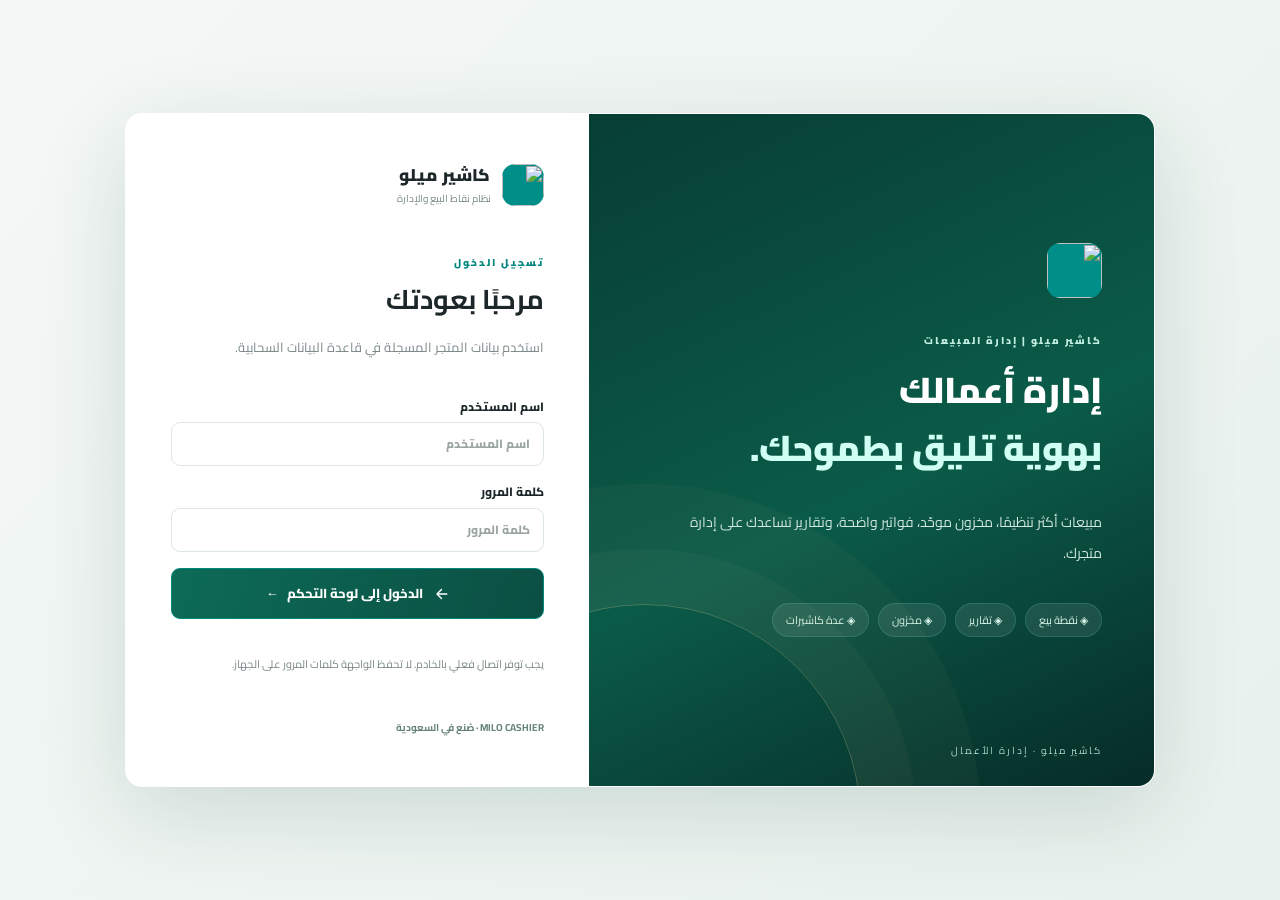
==== commit 22b28436: "Add files via upload" ====
--- a/customers.html
+++ b/customers.html
@@ -10,24 +10,35 @@
   <link rel="preconnect" href="https://fonts.gstatic.com" crossorigin>
   <link href="https://fonts.googleapis.com/css2?family=Cairo:wght@400;500;600;700;800;900&display=swap" rel="stylesheet">
   <link rel="manifest" href="manifest.webmanifest">
-  <link rel="icon" href="icons/icon-192.png">
-  <link rel="apple-touch-icon" href="icons/icon-192.png">
-  <link rel="stylesheet" href="style.css">
+  <link rel="icon" type="image/x-icon" href="icons/favicon.ico?v=13">
+  <link rel="icon" type="image/png" sizes="192x192" href="icons/icon-192.png?v=13">
+  <link rel="apple-touch-icon" href="icons/icon-192.png?v=13">
+  <link rel="stylesheet" href="style.css?v=13">
   <script defer src="startup.js"></script>
   <script defer src="icons.js"></script>
   <script defer src="offline-sync.js"></script>
   <script defer src="milo-bridge.js?v=363"></script>
-  <script defer src="app.js"></script>
-  <script defer src="pwa.js"></script>
+  <script defer src="app.js?v=13"></script>
+  <script defer src="pwa.js?v=13"></script>
   <script defer src="direct-print.js?v=360"></script>
 </head>
 <body data-initial-page="customers">
 <!-- Startup overlay: shown only during actual authentication and data loading. -->
 <section id="miloLoginLoading" class="milo-login-loading hidden" aria-live="polite" aria-busy="true" aria-labelledby="miloLoadingTitle" role="status" dir="rtl">
   <div class="milo-loading-card">
-    <div class="milo-loading-mark" aria-hidden="true"><span>M</span><i></i></div>
+    <div class="milo-loading-mark milo-icon-brand" aria-hidden="true"><img src="icons/milo-mark.svg" alt=""><i></i></div>
     <div class="milo-loading-kicker">MILO CASHIER</div>
-    <h2 id="miloLoadingTitle">مرحبًا بك في ميلو</h2>
+    <div class="milo-loading-slides" id="miloLoadingSlides">
+      <div class="milo-loading-slide is-active" id="miloLoadingSlide1">
+        <div class="milo-slide-label">برمجة وتطوير</div>
+        <h2 id="miloLoadingTitle">المبرمج عبد الملك بدر محمد هزازي</h2>
+      </div>
+      <div class="milo-loading-slide" id="miloLoadingSlide2" aria-hidden="true">
+        <div class="milo-saudi-mark" aria-hidden="true">✦</div>
+        <div class="milo-slide-label">بفخر</div>
+        <h2>صنع في السعودية</h2>
+      </div>
+    </div>
     <p id="miloLoadingStatus">جارٍ التحقق من بيانات الدخول...</p>
     <div class="milo-loading-progress" aria-hidden="true"><span></span></div>
     <div class="milo-loading-foot"><span class="milo-loading-dot"></span> تهيئة بيئة العمل بشكل آمن</div>
@@ -37,7 +48,7 @@
 <section id="loginScreen" class="login-screen">
   <div class="login-layout">
     <div class="login-hero">
-      <div class="brand-emblem large">M</div>
+      <div class="brand-emblem large milo-icon-brand"><img src="icons/milo-mark.svg" alt=""></div>
       <p class="eyebrow light-text">كاشير ميلو | إدارة المبيعات</p>
       <h1>إدارة أعمالك<br><span>بهوية تليق بطموحك.</span></h1>
       <p>مبيعات أكثر تنظيمًا، مخزون موحّد، فواتير واضحة، وتقارير تساعدك على إدارة متجرك.</p>
@@ -45,7 +56,7 @@
       <div class="hero-foot">كاشير ميلو · إدارة الأعمال</div>
     </div>
     <div class="login-form-side">
-      <div class="brand-inline"><span class="brand-emblem">M</span><div><strong>كاشير ميلو</strong><small>نظام نقاط البيع والإدارة</small></div></div>
+      <div class="brand-inline"><span class="brand-emblem milo-icon-brand"><img src="icons/milo-mark.svg" alt=""></span><div><strong>كاشير ميلو</strong><small>نظام نقاط البيع والإدارة</small></div></div>
       <p class="eyebrow">تسجيل الدخول</p>
       <h2>مرحبًا بعودتك</h2>
       <p class="muted">استخدم بيانات المتجر المسجلة في قاعدة البيانات السحابية.</p>
@@ -65,13 +76,13 @@
   <header class="topbar">
     <div class="topbar-row">
       <div class="header-start"><button class="sidebar-toggle" id="sidebarToggle" type="button" aria-label="فتح أو إغلاق القائمة" aria-controls="mainNav" aria-expanded="true" title="فتح أو إغلاق القائمة"><span class="hamburger-icon" aria-hidden="true"><svg viewBox="0 0 24 24" fill="none" stroke="currentColor" stroke-width="2" stroke-linecap="round"><path d="M4 7h16M4 12h16M4 17h16"/></svg></span></button>
-      <div class="brand-inline"><span class="brand-emblem">M</span><div><strong>كاشير ميلو</strong><small id="storeTitle">نظام نقاط البيع</small></div></div></div>
-      <div class="header-tools"><button type="button" id="syncQueueButton" class="sync-queue-pill" data-action="view-sync-queue" title="مزامنة الفواتير المعلقة" aria-live="polite">بانتظار المزامنة: <b id="syncQueueCount">0</b></button><span class="connection" id="connection" aria-live="polite"><i></i> التحقق من الاتصال</span><button class="btn outline tiny" id="installAppButton" type="button" hidden>تثبيت التطبيق</button><div class="account-menu" id="accountMenu"><button type="button" class="account-trigger" id="accountTrigger" aria-haspopup="true" aria-expanded="false" aria-controls="accountDropdown"><span class="account-circle" aria-hidden="true"><svg viewBox="0 0 24 24" fill="none" stroke="currentColor" stroke-width="1.9" stroke-linecap="round"><circle cx="12" cy="8" r="4"/><path d="M4 21v-2a8 8 0 0 1 16 0v2"/></svg></span><span class="account-label"><strong id="userName">حساب المتجر</strong><small>الحساب والخيارات</small></span><span class="account-chevron" aria-hidden="true">⌄</span></button><div class="account-dropdown" id="accountDropdown" hidden><div class="account-dropdown-head"><b id="accountMenuOwner">حساب المتجر</b><small id="accountMenuStore">إدارة الحساب</small></div><button type="button" data-action="go-account">حسابي والاشتراك</button><button type="button" class="account-logout" data-action="logout">تسجيل الخروج</button></div></div></div>
+      <div class="brand-inline"><span class="brand-emblem milo-icon-brand"><img src="icons/milo-mark.svg" alt=""></span><div><strong>كاشير ميلو</strong><small id="storeTitle">نظام نقاط البيع</small></div></div></div>
+      <div class="header-tools"><button type="button" id="syncQueueButton" class="sync-queue-pill" data-action="view-sync-queue" title="مزامنة الفواتير المعلقة" aria-live="polite">بانتظار المزامنة: <b id="syncQueueCount">0</b></button><span class="connection" id="connection" aria-live="polite"><i></i> التحقق من الاتصال</span><button class="btn outline tiny" id="installAppButton" type="button">تثبيت التطبيق</button><div class="account-menu" id="accountMenu"><button type="button" class="account-trigger" id="accountTrigger" aria-haspopup="true" aria-expanded="false" aria-controls="accountDropdown"><span class="account-circle" aria-hidden="true"><svg viewBox="0 0 24 24" fill="none" stroke="currentColor" stroke-width="1.9" stroke-linecap="round"><circle cx="12" cy="8" r="4"/><path d="M4 21v-2a8 8 0 0 1 16 0v2"/></svg></span><span class="account-label"><strong id="userName">حساب المتجر</strong><small>الحساب والخيارات</small></span><span class="account-chevron" aria-hidden="true">⌄</span></button><div class="account-dropdown" id="accountDropdown" hidden><div class="account-dropdown-head"><b id="accountMenuOwner">حساب المتجر</b><small id="accountMenuStore">إدارة الحساب</small></div><button type="button" data-action="go-account">حسابي والاشتراك</button><button type="button" class="account-logout" data-action="logout">تسجيل الخروج</button></div></div></div>
     </div>
   </header>
   <div class="sidebar-scrim" id="sidebarScrim" hidden></div>
   <aside class="pos-sidebar" id="sidebar" aria-label="القائمة الجانبية">
-    <div class="side-brand"><div class="side-brand-symbol">M</div><div class="sidebar-label"><b>كاشير ميلو</b><small>لوحة إدارة الأعمال</small></div></div>
+    <div class="side-brand"><div class="side-brand-symbol milo-icon-brand"><img src="icons/milo-mark.svg" alt=""></div><div class="sidebar-label"><b>كاشير ميلو</b><small>لوحة إدارة الأعمال</small></div></div>
     <div class="sidebar-scroll"><nav id="mainNav" class="side-menu" aria-label="القائمة الرئيسية"></nav></div>
     <div class="side-footer"><span class="side-footer-dot"></span><div class="sidebar-label"><b>نظام نقاط البيع</b><small>إدارة ومزامنة مركزية</small></div></div>
   </aside>
--- a/style.css
+++ b/style.css
@@ -860,3 +860,30 @@
 @media(prefers-reduced-motion:reduce){.milo-loading-mark i,.milo-loading-progress span{animation:none}}
 @media(max-width:480px){.milo-loading-card{padding:30px 20px}.milo-loading-card h2{font-size:20px}}
 @media print{.milo-login-loading{display:none!important}}
+
+/* V11 — two polished, progress-driven intro slides; never block login completion. */
+.milo-loading-slides{position:relative;min-height:106px;display:grid;place-items:center;overflow:hidden;margin:13px 0 2px}
+.milo-loading-slide{grid-area:1/1;opacity:0;transform:translateY(13px) scale(.97);transition:opacity .27s ease,transform .27s ease;pointer-events:none;width:100%;visibility:hidden}
+.milo-loading-slide.is-active{opacity:1;transform:translateY(0) scale(1);visibility:visible}
+.milo-loading-slide h2{font-size:clamp(18px,3.5vw,22px);line-height:1.75;margin:2px 0 3px;color:#123f36}
+.milo-slide-label{font-size:12px;color:#127c64;font-weight:800;letter-spacing:.3px}
+.milo-saudi-mark{display:inline-grid;place-items:center;width:29px;height:29px;margin-bottom:2px;border-radius:50%;background:#e0f2e9;color:#0c775d;font-size:20px}
+@media(prefers-reduced-motion:reduce){.milo-loading-slide{transition:none;transform:none}}
+
+/* MILO V12 premium reporting - scoped styles; no sale, receipt or print changes */
+.milo-dashboard{--milo:#008f88;--milo-deep:#064b4b;color:#183d43;display:grid;gap:18px}
+.milo-dash-hero{border-radius:21px;background:linear-gradient(115deg,#073f43,#056b68 65%,#079b92);padding:28px 30px;color:white;display:flex;justify-content:space-between;align-items:center;gap:18px;overflow:hidden;position:relative}
+.milo-dash-hero:after{content:'';position:absolute;width:240px;height:240px;border:1px solid #ffffff24;border-radius:50%;left:-50px;top:-100px;box-shadow:0 0 0 42px #ffffff08,0 0 0 95px #ffffff07;pointer-events:none}
+.milo-dash-overline{font-family:Arial,sans-serif;letter-spacing:1.8px;color:#a2e8e4;font-size:10px;font-weight:700}
+.milo-dash-hero h2{font-size:23px;margin:5px 0 8px;color:white}.milo-dash-hero p{margin:0;color:#d3f4f0;font-size:12px}.milo-shift-note{margin-top:7px!important}.milo-live-chip{z-index:1;white-space:nowrap;border:1px solid #ffffff45;border-radius:30px;padding:8px 12px;background:#ffffff1a;color:white;font-size:11px;font-weight:800}.milo-live-chip span{display:inline-block;width:8px;height:8px;background:#81ead8;border-radius:50%;margin-left:6px}
+.milo-kpi-grid{display:grid;grid-template-columns:repeat(4,minmax(0,1fr));gap:13px}.milo-kpi{min-width:0;background:white;border:1px solid #e3eded;border-radius:17px;padding:17px 19px;box-shadow:0 8px 24px #033f4410}.milo-kpi.primary{background:linear-gradient(145deg,#e5f8f5,#fff);border-color:#bce3de}.milo-kpi-top{display:flex;justify-content:space-between;align-items:center;gap:8px}.milo-kpi-top span{font-weight:800;font-size:12px;color:#58767a}.milo-kpi-top i{font-size:20px;line-height:1;color:#008f88;font-style:normal}.milo-kpi strong{display:block;font-size:clamp(17px,1.9vw,27px);line-height:1.65;color:#063e43;margin-top:5px;white-space:normal;overflow-wrap:anywhere}.milo-kpi small{display:block;color:#84989c;font-size:10px}
+.milo-dashboard-grid{display:grid;grid-template-columns:minmax(0,1.5fr) minmax(280px,1fr);gap:15px}.milo-dash-card{min-width:0;border:1px solid #e2ecec;background:#fff;border-radius:20px;padding:20px;box-shadow:0 9px 22px #123d3d0a}.milo-card-head{display:flex;justify-content:space-between;align-items:center;gap:10px;margin-bottom:19px}.milo-card-head span{font-size:10px;color:#008c86;font-weight:800}.milo-card-head h3{font-size:16px;color:#173f43;margin:4px 0 0}.milo-card-head small{color:#85989b;font-size:10px}.milo-trend-svg{width:100%;height:auto;max-height:270px;overflow:visible;direction:ltr}.milo-empty-chart{min-height:135px;display:grid;place-items:center;color:#94a6a8;font-size:12px}.milo-pay-chart{display:flex;flex-wrap:wrap;gap:24px;align-items:center;justify-content:center;padding:10px 0}.milo-donut{width:170px;height:170px;border-radius:50%;background:conic-gradient(#008f88 0% var(--milo-cash-pct),#8edcd5 var(--milo-cash-pct) 100%);display:grid;place-items:center;flex-shrink:0}.milo-donut>div{width:124px;height:124px;display:flex;align-items:center;justify-content:center;flex-direction:column;border-radius:50%;background:#fff}.milo-donut b{font-size:27px;color:#063f43}.milo-donut small{font-size:11px;color:#8a9c9e}.milo-pay-legend{flex:1;min-width:140px}.milo-pay-legend>div{display:flex;align-items:center;gap:8px;padding:12px 0;border-bottom:1px solid #edf1f2}.milo-pay-legend i{width:9px;height:9px;border-radius:3px;background:#008f88}.milo-pay-legend i.card{background:#8edcd5}.milo-pay-legend span{color:#789092;font-size:11px}.milo-pay-legend b{margin-right:auto;font-size:12px;color:#194248}.milo-product-list{display:grid;gap:15px}.milo-product-rank{display:flex;align-items:center;gap:11px}.milo-rank-num{background:#e6f5f3;color:#008d87;border-radius:10px;min-width:30px;min-height:30px;display:grid;place-items:center;font-weight:900}.milo-rank-meta{flex:1;min-width:0}.milo-rank-meta>div:first-child{display:flex;justify-content:space-between;gap:9px;font-size:11px;margin-bottom:6px}.milo-rank-meta b{overflow-wrap:anywhere}.milo-rank-meta span{color:#879a9d;white-space:nowrap}.milo-rank-track{height:6px;border-radius:8px;background:#eef5f5;overflow:hidden}.milo-rank-track i{display:block;height:100%;background:linear-gradient(90deg,#078d88,#4cc7bf);border-radius:8px}.milo-dash-note,.milo-report-foot{color:#87999d;font-size:10px;line-height:1.9}.milo-hour-bars{height:180px;display:flex;align-items:end;gap:7px;padding:5px 0 10px;border-bottom:1px solid #e1ecec;direction:ltr}.milo-hour-col{display:flex;flex-direction:column;justify-content:end;align-items:center;flex:1;min-width:0;height:100%;gap:7px}.milo-hour-bar{width:min(80%,34px);background:linear-gradient(0deg,#008c86,#66d2c9);border-radius:6px 6px 0 0;min-height:3px}.milo-hour-col small{font-size:9px;color:#8b9ea0}.milo-report-foot{display:flex;justify-content:space-between;gap:12px;flex-wrap:wrap;padding:0 4px}
+@media(max-width:1100px){.milo-kpi-grid{grid-template-columns:repeat(2,minmax(0,1fr))}.milo-dashboard-grid{grid-template-columns:minmax(0,1fr)}}
+@media(max-width:620px){.milo-dash-hero{padding:20px 18px;align-items:flex-start;flex-direction:column}.milo-dash-hero h2{font-size:19px}.milo-kpi-grid{gap:8px}.milo-kpi{padding:12px}.milo-kpi strong{font-size:17px}.milo-dash-card{padding:14px}.milo-pay-chart{gap:12px}.milo-hour-bars{gap:3px}.milo-hour-col small{font-size:8px}}
+
+/* V13 MILO brand system: same icon in loading, header, sidebar, login, desktop. */
+.milo-icon-brand {padding:0!important; overflow:hidden!important; background:#008f88!important;border:0!important;box-shadow:none!important;display:grid!important;place-items:center!important}
+.milo-icon-brand img {display:block;width:100%;height:100%;object-fit:contain;border-radius:inherit}
+.milo-loading-mark.milo-icon-brand {border-radius:18px!important}
+#installAppButton:not([hidden]) {display:inline-flex;align-items:center;justify-content:center;white-space:nowrap;min-height:36px;border-color:#9dd8d1;color:#00786f;background:#eaf8f5;font-weight:800}
+@media(max-width:720px){#installAppButton:not([hidden]){font-size:10px;min-height:32px;padding:6px 9px}}
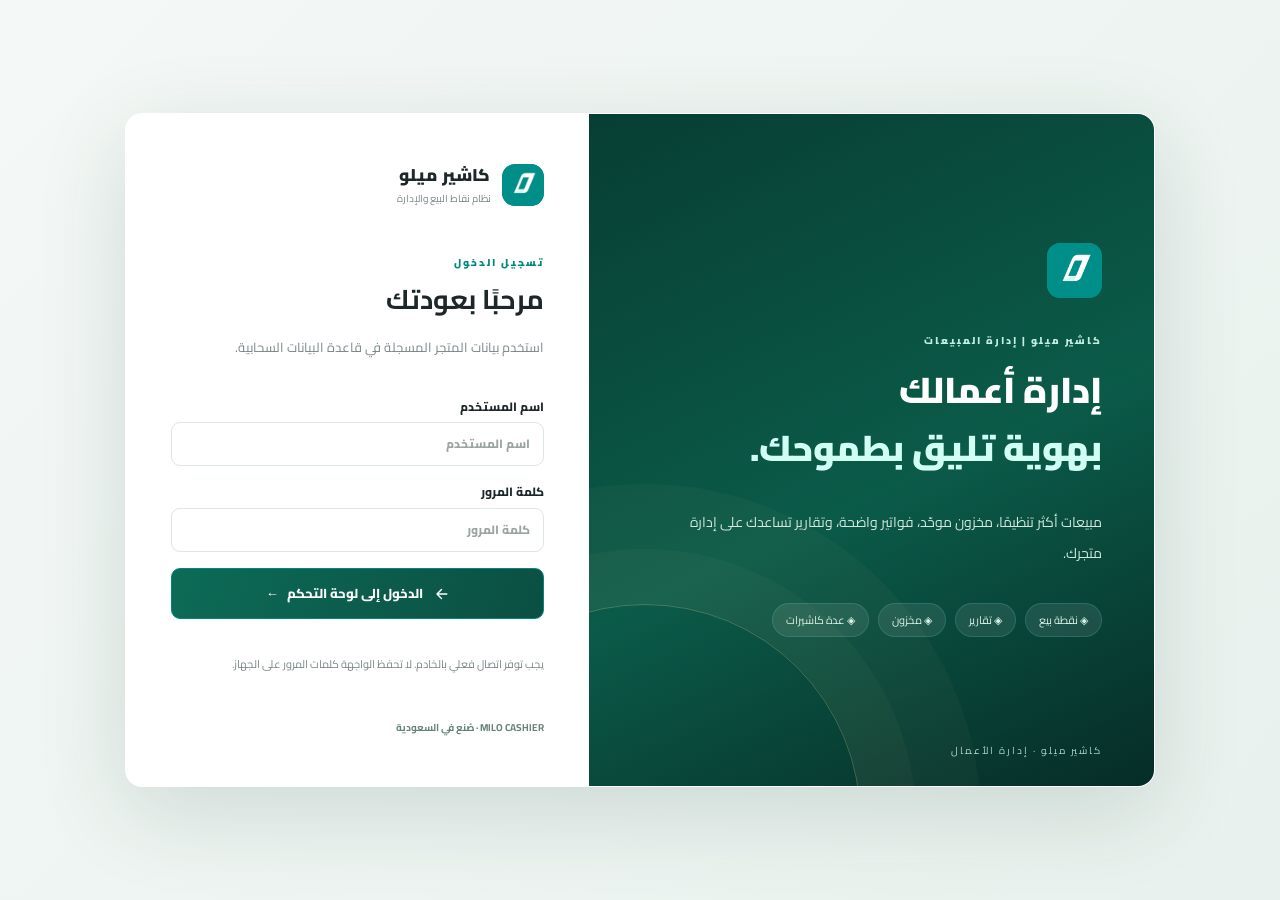
==== commit d6c33c8c: "Add files via upload" ====
--- a/customers.html
+++ b/customers.html
@@ -1,6 +1,18 @@
 <!doctype html>
 <html lang="ar" dir="rtl">
 <head>
+<script id="milo-icon-rescue">
+  /* Portable icon fallback: recover logo if hosting or a stale service worker returns a missing image. */
+  (function(){
+    var fallback = "[data-uri]";
+    document.addEventListener('error', function(e){
+      var img=e.target;
+      if (img && img.tagName==='IMG' && img.getAttribute('src') && /(?:^|\/)icons\/milo-v16-192\.png(?:[?#]|$)/.test(img.getAttribute('src')) && img.getAttribute('src')!==fallback) {
+        img.src=fallback;
+      }
+    }, true);
+  })();
+</script>
   <meta charset="utf-8">
   <meta name="viewport" content="width=device-width,initial-scale=1,maximum-scale=1,user-scalable=no,viewport-fit=cover">
   <meta name="theme-color" content="#00867f">
@@ -9,24 +21,25 @@
   <link rel="preconnect" href="https://fonts.googleapis.com">
   <link rel="preconnect" href="https://fonts.gstatic.com" crossorigin>
   <link href="https://fonts.googleapis.com/css2?family=Cairo:wght@400;500;600;700;800;900&display=swap" rel="stylesheet">
-  <link rel="manifest" href="manifest.webmanifest">
-  <link rel="icon" type="image/x-icon" href="icons/favicon.ico?v=13">
-  <link rel="icon" type="image/png" sizes="192x192" href="icons/icon-192.png?v=13">
-  <link rel="apple-touch-icon" href="icons/icon-192.png?v=13">
+  <link rel="manifest" href="manifest-v16.webmanifest?v=16">
+  <link rel="shortcut icon" href="favicon-v16.ico?v=16" type="image/x-icon">
+  <link rel="icon" type="image/png" sizes="32x32" href="icons/milo-v16-32.png?v=16">
+  <link rel="icon" type="image/png" sizes="192x192" href="icons/milo-v16-192.png?v=16">
+  <link rel="apple-touch-icon" href="icons/milo-v16-180.png?v=16">
   <link rel="stylesheet" href="style.css?v=13">
   <script defer src="startup.js"></script>
   <script defer src="icons.js"></script>
   <script defer src="offline-sync.js"></script>
   <script defer src="milo-bridge.js?v=363"></script>
   <script defer src="app.js?v=13"></script>
-  <script defer src="pwa.js?v=13"></script>
+  <script defer src="pwa.js?v=16"></script>
   <script defer src="direct-print.js?v=360"></script>
 </head>
 <body data-initial-page="customers">
 <!-- Startup overlay: shown only during actual authentication and data loading. -->
 <section id="miloLoginLoading" class="milo-login-loading hidden" aria-live="polite" aria-busy="true" aria-labelledby="miloLoadingTitle" role="status" dir="rtl">
   <div class="milo-loading-card">
-    <div class="milo-loading-mark milo-icon-brand" aria-hidden="true"><img src="icons/milo-mark.svg" alt=""><i></i></div>
+    <div class="milo-loading-mark milo-icon-brand" aria-hidden="true"><img src="icons/milo-v16-192.png?v=16" alt=""><i></i></div>
     <div class="milo-loading-kicker">MILO CASHIER</div>
     <div class="milo-loading-slides" id="miloLoadingSlides">
       <div class="milo-loading-slide is-active" id="miloLoadingSlide1">
@@ -48,7 +61,7 @@
 <section id="loginScreen" class="login-screen">
   <div class="login-layout">
     <div class="login-hero">
-      <div class="brand-emblem large milo-icon-brand"><img src="icons/milo-mark.svg" alt=""></div>
+      <div class="brand-emblem large milo-icon-brand"><img src="icons/milo-v16-192.png?v=16" alt=""></div>
       <p class="eyebrow light-text">كاشير ميلو | إدارة المبيعات</p>
       <h1>إدارة أعمالك<br><span>بهوية تليق بطموحك.</span></h1>
       <p>مبيعات أكثر تنظيمًا، مخزون موحّد، فواتير واضحة، وتقارير تساعدك على إدارة متجرك.</p>
@@ -56,7 +69,7 @@
       <div class="hero-foot">كاشير ميلو · إدارة الأعمال</div>
     </div>
     <div class="login-form-side">
-      <div class="brand-inline"><span class="brand-emblem milo-icon-brand"><img src="icons/milo-mark.svg" alt=""></span><div><strong>كاشير ميلو</strong><small>نظام نقاط البيع والإدارة</small></div></div>
+      <div class="brand-inline"><span class="brand-emblem milo-icon-brand"><img src="icons/milo-v16-192.png?v=16" alt=""></span><div><strong>كاشير ميلو</strong><small>نظام نقاط البيع والإدارة</small></div></div>
       <p class="eyebrow">تسجيل الدخول</p>
       <h2>مرحبًا بعودتك</h2>
       <p class="muted">استخدم بيانات المتجر المسجلة في قاعدة البيانات السحابية.</p>
@@ -76,13 +89,13 @@
   <header class="topbar">
     <div class="topbar-row">
       <div class="header-start"><button class="sidebar-toggle" id="sidebarToggle" type="button" aria-label="فتح أو إغلاق القائمة" aria-controls="mainNav" aria-expanded="true" title="فتح أو إغلاق القائمة"><span class="hamburger-icon" aria-hidden="true"><svg viewBox="0 0 24 24" fill="none" stroke="currentColor" stroke-width="2" stroke-linecap="round"><path d="M4 7h16M4 12h16M4 17h16"/></svg></span></button>
-      <div class="brand-inline"><span class="brand-emblem milo-icon-brand"><img src="icons/milo-mark.svg" alt=""></span><div><strong>كاشير ميلو</strong><small id="storeTitle">نظام نقاط البيع</small></div></div></div>
+      <div class="brand-inline"><span class="brand-emblem milo-icon-brand"><img src="icons/milo-v16-192.png?v=16" alt=""></span><div><strong>كاشير ميلو</strong><small id="storeTitle">نظام نقاط البيع</small></div></div></div>
       <div class="header-tools"><button type="button" id="syncQueueButton" class="sync-queue-pill" data-action="view-sync-queue" title="مزامنة الفواتير المعلقة" aria-live="polite">بانتظار المزامنة: <b id="syncQueueCount">0</b></button><span class="connection" id="connection" aria-live="polite"><i></i> التحقق من الاتصال</span><button class="btn outline tiny" id="installAppButton" type="button">تثبيت التطبيق</button><div class="account-menu" id="accountMenu"><button type="button" class="account-trigger" id="accountTrigger" aria-haspopup="true" aria-expanded="false" aria-controls="accountDropdown"><span class="account-circle" aria-hidden="true"><svg viewBox="0 0 24 24" fill="none" stroke="currentColor" stroke-width="1.9" stroke-linecap="round"><circle cx="12" cy="8" r="4"/><path d="M4 21v-2a8 8 0 0 1 16 0v2"/></svg></span><span class="account-label"><strong id="userName">حساب المتجر</strong><small>الحساب والخيارات</small></span><span class="account-chevron" aria-hidden="true">⌄</span></button><div class="account-dropdown" id="accountDropdown" hidden><div class="account-dropdown-head"><b id="accountMenuOwner">حساب المتجر</b><small id="accountMenuStore">إدارة الحساب</small></div><button type="button" data-action="go-account">حسابي والاشتراك</button><button type="button" class="account-logout" data-action="logout">تسجيل الخروج</button></div></div></div>
     </div>
   </header>
   <div class="sidebar-scrim" id="sidebarScrim" hidden></div>
   <aside class="pos-sidebar" id="sidebar" aria-label="القائمة الجانبية">
-    <div class="side-brand"><div class="side-brand-symbol milo-icon-brand"><img src="icons/milo-mark.svg" alt=""></div><div class="sidebar-label"><b>كاشير ميلو</b><small>لوحة إدارة الأعمال</small></div></div>
+    <div class="side-brand"><div class="side-brand-symbol milo-icon-brand"><img src="icons/milo-v16-192.png?v=16" alt=""></div><div class="sidebar-label"><b>كاشير ميلو</b><small>لوحة إدارة الأعمال</small></div></div>
     <div class="sidebar-scroll"><nav id="mainNav" class="side-menu" aria-label="القائمة الرئيسية"></nav></div>
     <div class="side-footer"><span class="side-footer-dot"></span><div class="sidebar-label"><b>نظام نقاط البيع</b><small>إدارة ومزامنة مركزية</small></div></div>
   </aside>
